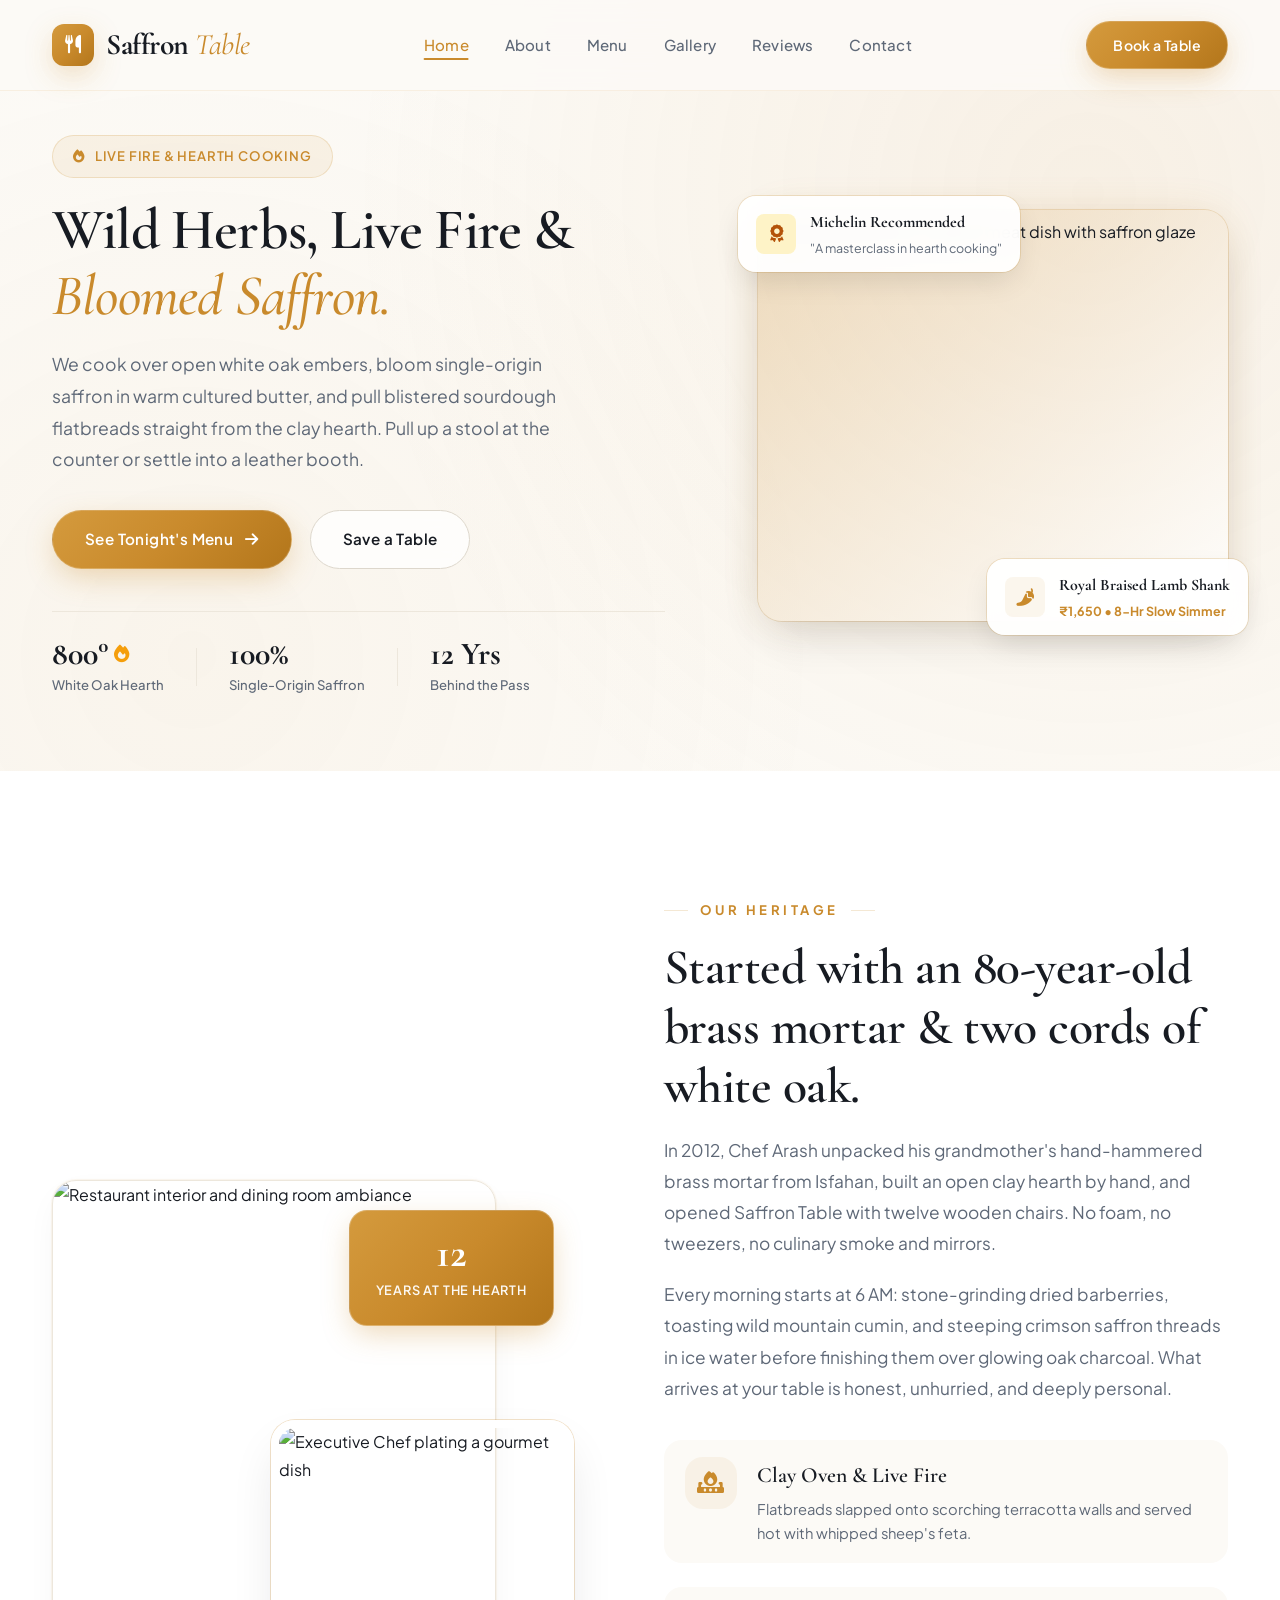
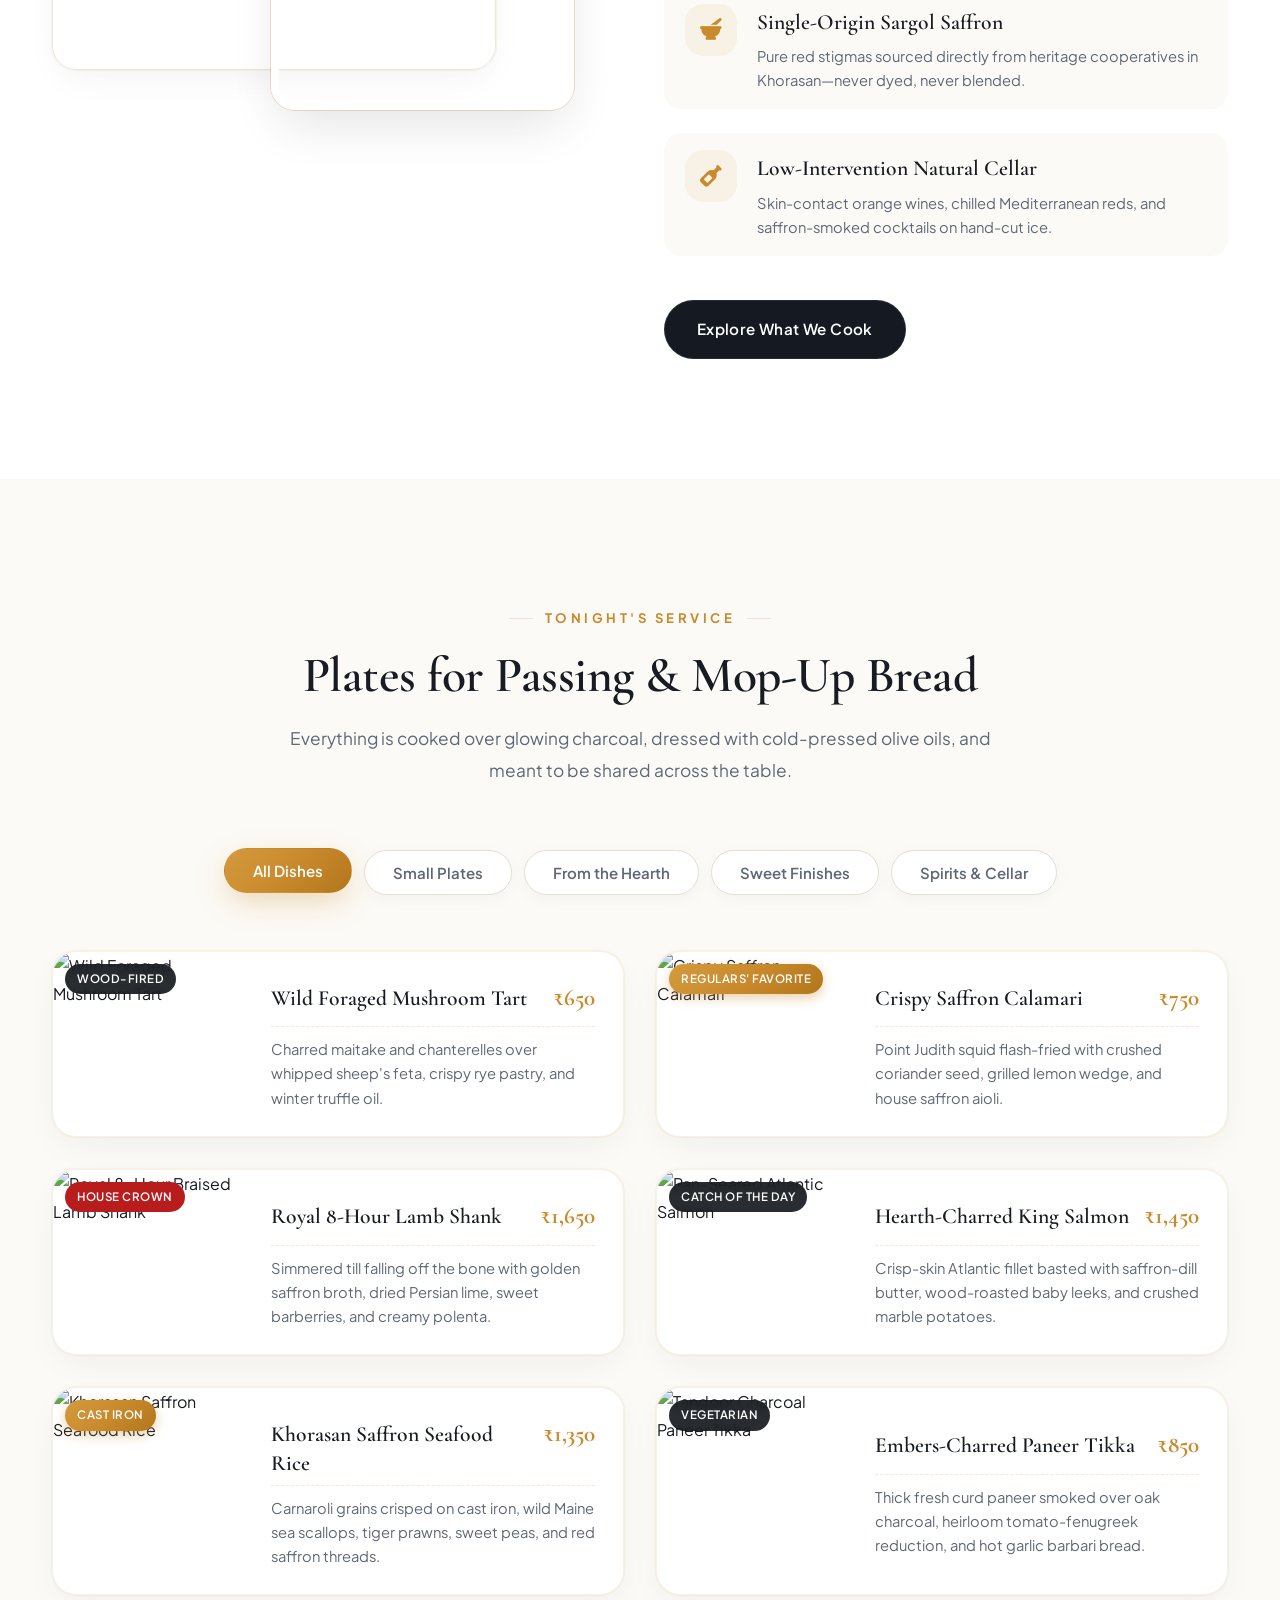
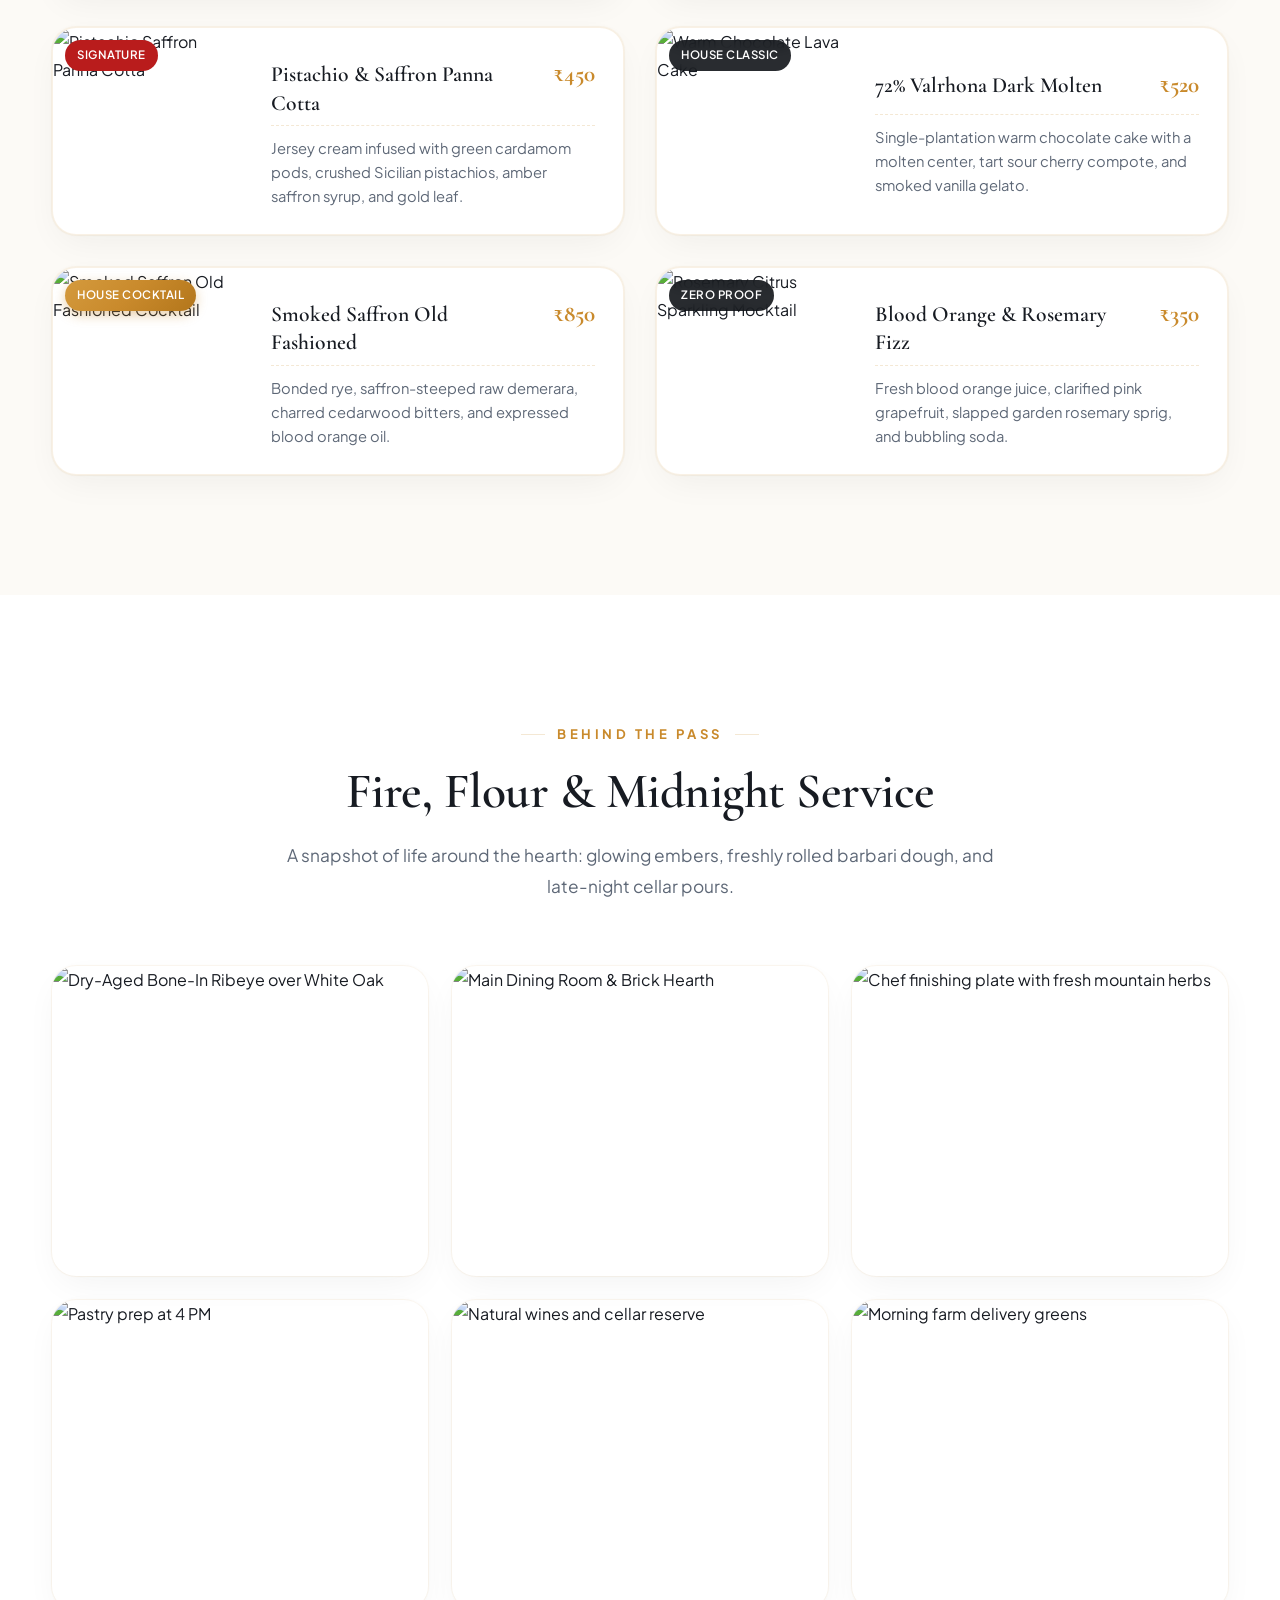
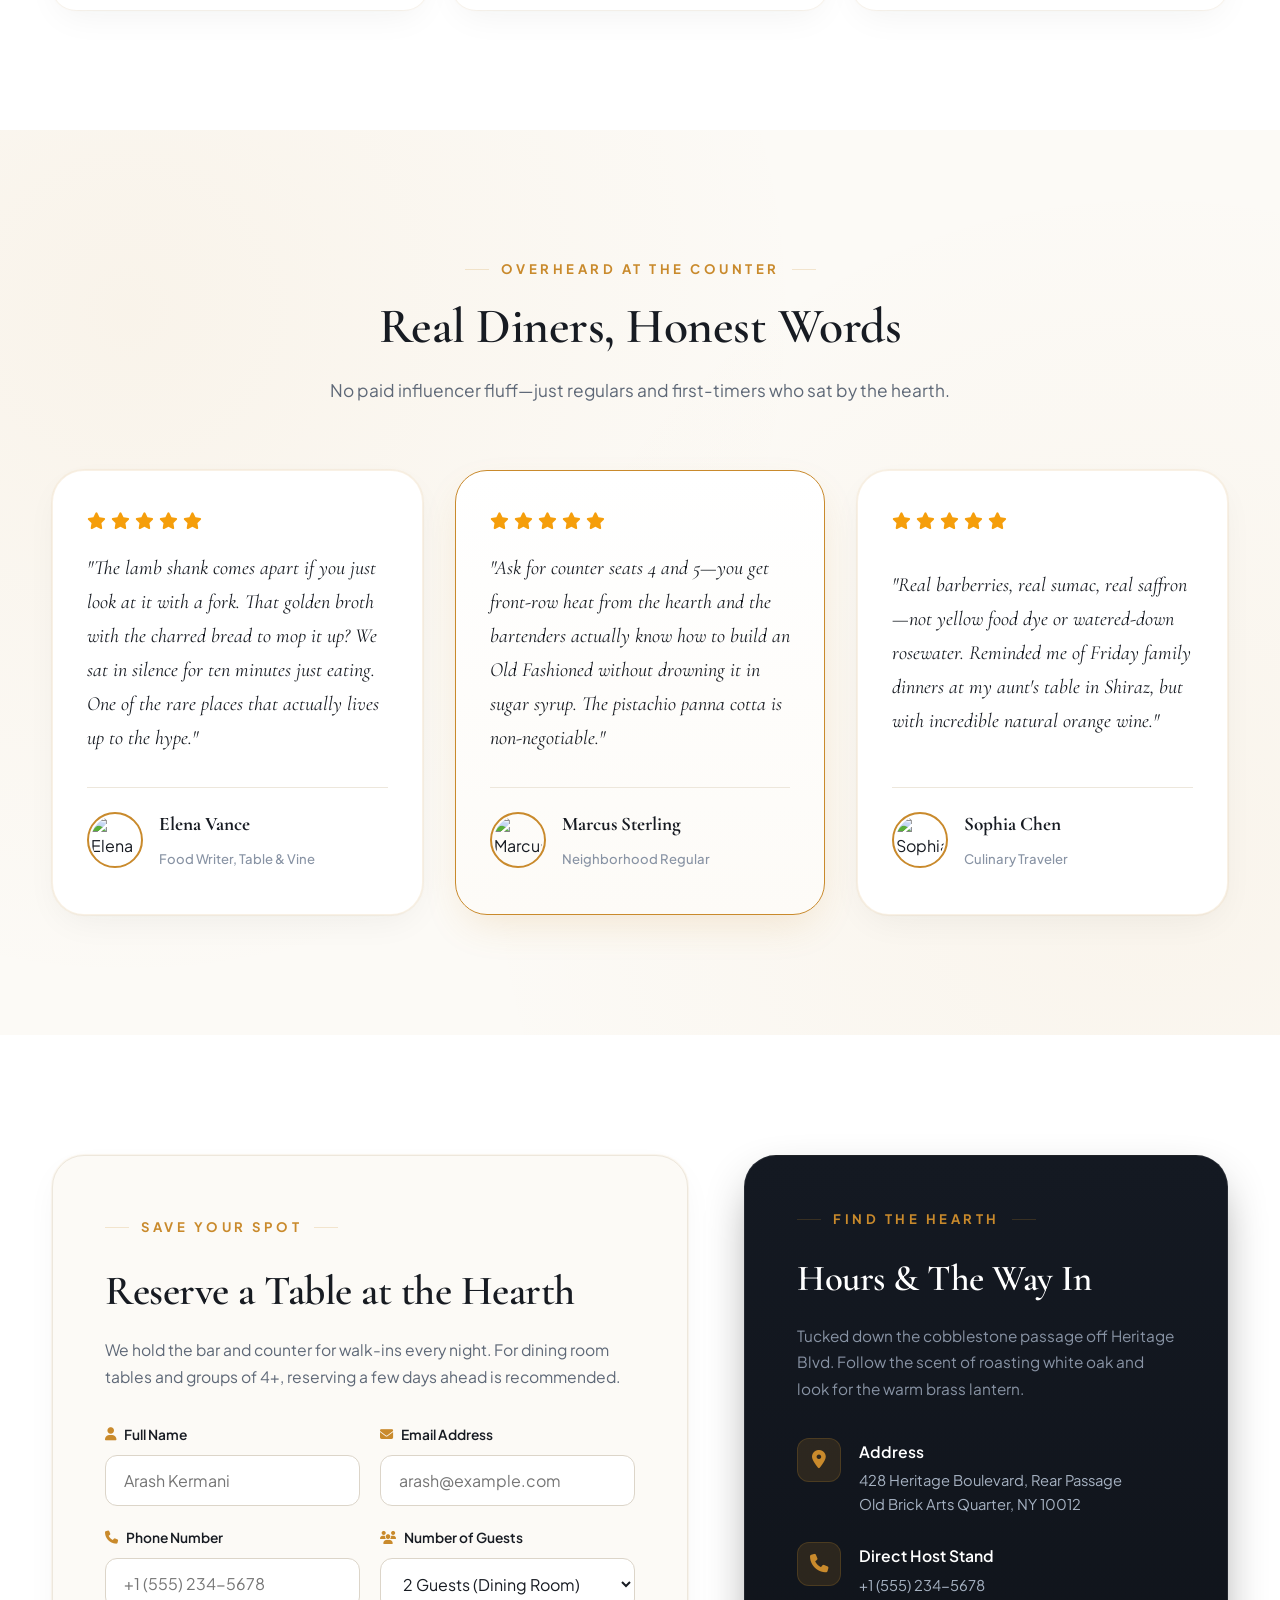
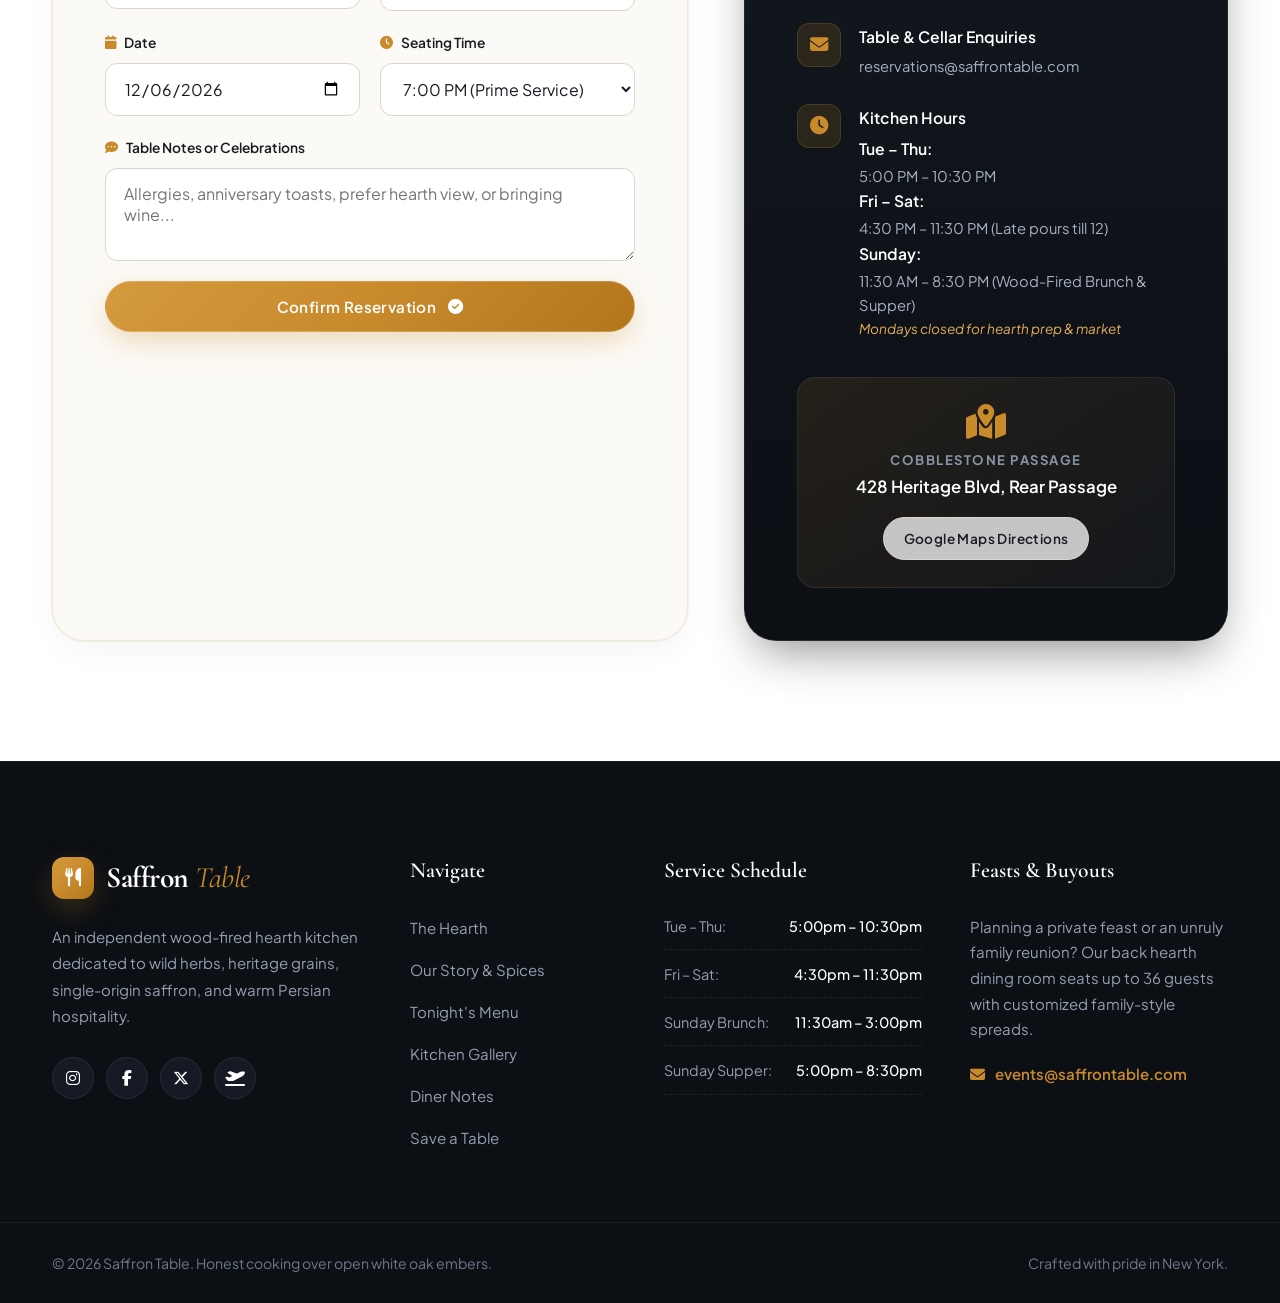
==== index.html @ 88942bd7 "Initial commit" ====
<!DOCTYPE html>
<html lang="en">
<head>
  <meta charset="UTF-8">
  <meta name="viewport" content="width=device-width, initial-scale=1.0">
  <title>Saffron Table | Modern Fine Dining & Grill</title>
  
  <!-- Google Fonts: Cormorant Garamond & Playfair Display for luxury headings, Plus Jakarta Sans for body -->
  <link rel="preconnect" href="https://fonts.googleapis.com">
  <link rel="preconnect" href="https://fonts.gstatic.com" crossorigin>
  <link href="https://fonts.googleapis.com/css2?family=Cormorant+Garamond:ital,wght@0,500;0,600;0,700;1,400;1,600&family=Playfair+Display:ital,wght@0,500;0,600;0,700;1,400&family=Plus+Jakarta+Sans:wght@300;400;500;600;700&display=swap" rel="stylesheet">
  
  <!-- Font Awesome Icons for symbols (stars, clock, phone, map, etc.) -->
  <link rel="stylesheet" href="https://cdnjs.cloudflare.com/ajax/libs/font-awesome/6.5.1/css/all.min.css">
  
  <!-- Custom Stylesheet -->
  <link rel="stylesheet" href="style.css">
</head>
<body>

  <!-- =========================================================
       1. NAVIGATION BAR
       Sticky header with brand logo, nav links, and CTA button
       ========================================================= -->
  <header class="header" id="header">
    <div class="container nav-container">
      <a href="#home" class="logo">
        <span class="logo-mark"><i class="fa-solid fa-utensils"></i></span>
        <span class="logo-text">Saffron <span>Table</span></span>
      </a>

      <!-- Desktop & Mobile Navigation Links -->
      <nav class="navbar" id="navbar">
        <ul class="nav-list">
          <li class="nav-item"><a href="#home" class="nav-link active">Home</a></li>
          <li class="nav-item"><a href="#about" class="nav-link">About</a></li>
          <li class="nav-item"><a href="#menu" class="nav-link">Menu</a></li>
          <li class="nav-item"><a href="#gallery" class="nav-link">Gallery</a></li>
          <li class="nav-item"><a href="#reviews" class="nav-link">Reviews</a></li>
          <li class="nav-item"><a href="#contact" class="nav-link">Contact</a></li>
        </ul>
        <a href="#reservation" class="btn btn-primary nav-cta mobile-only">Book a Table</a>
      </nav>

      <!-- Right Header Actions -->
      <div class="nav-actions">
        <a href="#reservation" class="btn btn-primary nav-cta desktop-only">Book a Table</a>
        <!-- Hamburger Menu Button for Mobile/Tablet -->
        <button class="menu-toggle" id="menu-toggle" aria-label="Toggle Navigation Menu">
          <i class="fa-solid fa-bars"></i>
        </button>
      </div>
    </div>
  </header>

  <!-- =========================================================
       2. HERO SECTION
       Eye-catching introduction with tagline, CTAs & featured dish
       ========================================================= -->
  <section class="hero" id="home">
    <div class="container hero-container">
      <div class="hero-content">
        <span class="badge hero-badge">
          <i class="fa-solid fa-fire"></i> Live Fire & Hearth Cooking
        </span>
        <h1 class="hero-title">
          Wild Herbs, Live Fire & <br>
          <span class="highlight-text">Bloomed Saffron.</span>
        </h1>
        <p class="hero-description">
          We cook over open white oak embers, bloom single-origin saffron in warm cultured butter, and pull blistered sourdough flatbreads straight from the clay hearth. Pull up a stool at the counter or settle into a leather booth.
        </p>
        
        <div class="hero-buttons">
          <a href="#menu" class="btn btn-primary">
            See Tonight's Menu <i class="fa-solid fa-arrow-right"></i>
          </a>
          <a href="#reservation" class="btn btn-outline">
            Save a Table
          </a>
        </div>

        <div class="hero-stats">
          <div class="stat-item">
            <span class="stat-number">800°<i class="fa-solid fa-fire stat-star"></i></span>
            <span class="stat-label">White Oak Hearth</span>
          </div>
          <div class="stat-divider"></div>
          <div class="stat-item">
            <span class="stat-number">100%</span>
            <span class="stat-label">Single-Origin Saffron</span>
          </div>
          <div class="stat-divider"></div>
          <div class="stat-item">
            <span class="stat-number">12 Yrs</span>
            <span class="stat-label">Behind the Pass</span>
          </div>
        </div>
      </div>

      <div class="hero-visual">
        <div class="hero-image-wrapper">
          <img src="https://images.unsplash.com/photo-1544025162-d76694265947?auto=format&fit=crop&w=1000&q=80" alt="Exquisite gourmet roasted meat dish with saffron glaze" class="hero-img">
          
          <!-- Floating Feature Card -->
          <div class="floating-card top-card">
            <div class="floating-icon"><i class="fa-solid fa-award"></i></div>
            <div>
              <h4>Michelin Recommended</h4>
              <p>"A masterclass in hearth cooking"</p>
            </div>
          </div>

          <!-- Floating Dish Card -->
          <div class="floating-card bottom-card">
            <div class="floating-icon saffron"><i class="fa-solid fa-pepper-hot"></i></div>
            <div>
              <h4>Royal Braised Lamb Shank</h4>
              <p class="price-tag">&#8377;1,650 &bull; 8-Hr Slow Simmer</p>
            </div>
          </div>
        </div>
      </div>
    </div>
  </section>

  <!-- =========================================================
       3. ABOUT SECTION
       Our story, heritage, and values
       ========================================================= -->
  <section class="about section-padding" id="about">
    <div class="container about-container">
      <div class="about-images">
        <div class="about-image-card main-image">
          <img src="https://images.unsplash.com/photo-1555396273-367ea4eb4db5?auto=format&fit=crop&w=900&q=80" alt="Restaurant interior and dining room ambiance">
        </div>
        <div class="about-image-card secondary-image">
          <img src="https://images.unsplash.com/photo-1577219491135-ce391730fb2c?auto=format&fit=crop&w=800&q=80" alt="Executive Chef plating a gourmet dish">
        </div>
        <div class="experience-badge">
          <span class="exp-years">12</span>
          <span class="exp-text">Years at the Hearth</span>
        </div>
      </div>

      <div class="about-content">
        <span class="section-subtitle">Our Heritage</span>
        <h2 class="section-title">Started with an 80-year-old brass mortar & two cords of white oak.</h2>
        <p class="section-description">
          In 2012, Chef Arash unpacked his grandmother's hand-hammered brass mortar from Isfahan, built an open clay hearth by hand, and opened Saffron Table with twelve wooden chairs. No foam, no tweezers, no culinary smoke and mirrors.
        </p>
        <p class="section-description">
          Every morning starts at 6 AM: stone-grinding dried barberries, toasting wild mountain cumin, and steeping crimson saffron threads in ice water before finishing them over glowing oak charcoal. What arrives at your table is honest, unhurried, and deeply personal.
        </p>

        <!-- Feature Pillars -->
        <div class="about-features">
          <div class="feature-box">
            <div class="feature-icon"><i class="fa-solid fa-fire-burner"></i></div>
            <div class="feature-info">
              <h3>Clay Oven & Live Fire</h3>
              <p>Flatbreads slapped onto scorching terracotta walls and served hot with whipped sheep's feta.</p>
            </div>
          </div>

          <div class="feature-box">
            <div class="feature-icon"><i class="fa-solid fa-mortar-pestle"></i></div>
            <div class="feature-info">
              <h3>Single-Origin Sargol Saffron</h3>
              <p>Pure red stigmas sourced directly from heritage cooperatives in Khorasan—never dyed, never blended.</p>
            </div>
          </div>

          <div class="feature-box">
            <div class="feature-icon"><i class="fa-solid fa-wine-bottle"></i></div>
            <div class="feature-info">
              <h3>Low-Intervention Natural Cellar</h3>
              <p>Skin-contact orange wines, chilled Mediterranean reds, and saffron-smoked cocktails on hand-cut ice.</p>
            </div>
          </div>
        </div>

        <a href="#menu" class="btn btn-secondary">Explore What We Cook</a>
      </div>
    </div>
  </section>

  <!-- =========================================================
       4. MENU SECTION
       Interactive category filter tabs & appetizing food cards
       ========================================================= -->
  <section class="menu section-padding" id="menu">
    <div class="container">
      <div class="section-header text-center">
        <span class="section-subtitle">Tonight's Service</span>
        <h2 class="section-title">Plates for Passing & Mop-Up Bread</h2>
        <p class="section-description">
          Everything is cooked over glowing charcoal, dressed with cold-pressed olive oils, and meant to be shared across the table.
        </p>
      </div>

      <!-- Menu Category Tabs -->
      <div class="menu-tabs">
        <button class="tab-btn active" data-category="all">All Dishes</button>
        <button class="tab-btn" data-category="starters">Small Plates</button>
        <button class="tab-btn" data-category="mains">From the Hearth</button>
        <button class="tab-btn" data-category="desserts">Sweet Finishes</button>
        <button class="tab-btn" data-category="beverages">Spirits & Cellar</button>
      </div>

      <!-- Menu Grid -->
      <div class="menu-grid" id="menu-grid">
        
        <!-- Item 1: Starter -->
        <article class="menu-card" data-category="starters">
          <div class="menu-card-img">
            <img src="https://images.unsplash.com/photo-1541544741938-0af808871cc0?auto=format&fit=crop&w=700&q=80" alt="Wild Foraged Mushroom Tart">
            <span class="dish-tag">Wood-Fired</span>
          </div>
          <div class="menu-card-body">
            <div class="menu-card-header">
              <h3 class="dish-title">Wild Foraged Mushroom Tart</h3>
              <span class="dish-price">&#8377;650</span>
            </div>
            <p class="dish-desc">Charred maitake and chanterelles over whipped sheep's feta, crispy rye pastry, and winter truffle oil.</p>
          </div>
        </article>

        <!-- Item 2: Starter -->
        <article class="menu-card" data-category="starters">
          <div class="menu-card-img">
            <img src="https://images.unsplash.com/photo-1535400255456-984241443b29?auto=format&fit=crop&w=700&q=80" alt="Crispy Saffron Calamari">
            <span class="dish-tag popular">Regulars' Favorite</span>
          </div>
          <div class="menu-card-body">
            <div class="menu-card-header">
              <h3 class="dish-title">Crispy Saffron Calamari</h3>
              <span class="dish-price">&#8377;750</span>
            </div>
            <p class="dish-desc">Point Judith squid flash-fried with crushed coriander seed, grilled lemon wedge, and house saffron aioli.</p>
          </div>
        </article>

        <!-- Item 3: Main -->
        <article class="menu-card" data-category="mains">
          <div class="menu-card-img">
            <img src="https://images.unsplash.com/photo-1555939594-58d7cb561ad1?auto=format&fit=crop&w=700&q=80" alt="Royal 8-Hour Braised Lamb Shank">
            <span class="dish-tag chef">House Crown</span>
          </div>
          <div class="menu-card-body">
            <div class="menu-card-header">
              <h3 class="dish-title">Royal 8-Hour Lamb Shank</h3>
              <span class="dish-price">&#8377;1,650</span>
            </div>
            <p class="dish-desc">Simmered till falling off the bone with golden saffron broth, dried Persian lime, sweet barberries, and creamy polenta.</p>
          </div>
        </article>

        <!-- Item 4: Main -->
        <article class="menu-card" data-category="mains">
          <div class="menu-card-img">
            <img src="https://images.unsplash.com/photo-1519708227418-c8fd9a32b7a2?auto=format&fit=crop&w=700&q=80" alt="Pan-Seared Atlantic Salmon">
            <span class="dish-tag">Catch of the Day</span>
          </div>
          <div class="menu-card-body">
            <div class="menu-card-header">
              <h3 class="dish-title">Hearth-Charred King Salmon</h3>
              <span class="dish-price">&#8377;1,450</span>
            </div>
            <p class="dish-desc">Crisp-skin Atlantic fillet basted with saffron-dill butter, wood-roasted baby leeks, and crushed marble potatoes.</p>
          </div>
        </article>

        <!-- Item 5: Main -->
        <article class="menu-card" data-category="mains">
          <div class="menu-card-img">
            <img src="https://images.unsplash.com/photo-1563379091339-03b21ab4a4f8?auto=format&fit=crop&w=700&q=80" alt="Khorasan Saffron Seafood Rice">
            <span class="dish-tag popular">Cast Iron</span>
          </div>
          <div class="menu-card-body">
            <div class="menu-card-header">
              <h3 class="dish-title">Khorasan Saffron Seafood Rice</h3>
              <span class="dish-price">&#8377;1,350</span>
            </div>
            <p class="dish-desc">Carnaroli grains crisped on cast iron, wild Maine sea scallops, tiger prawns, sweet peas, and red saffron threads.</p>
          </div>
        </article>

        <!-- Item 6: Main (Vegetarian) -->
        <article class="menu-card" data-category="mains">
          <div class="menu-card-img">
            <img src="https://images.unsplash.com/photo-1589302168068-964664d93dc0?auto=format&fit=crop&w=700&q=80" alt="Tandoor Charcoal Paneer Tikka">
            <span class="dish-tag">Vegetarian</span>
          </div>
          <div class="menu-card-body">
            <div class="menu-card-header">
              <h3 class="dish-title">Embers-Charred Paneer Tikka</h3>
              <span class="dish-price">&#8377;850</span>
            </div>
            <p class="dish-desc">Thick fresh curd paneer smoked over oak charcoal, heirloom tomato-fenugreek reduction, and hot garlic barbari bread.</p>
          </div>
        </article>

        <!-- Item 7: Dessert -->
        <article class="menu-card" data-category="desserts">
          <div class="menu-card-img">
            <img src="https://images.unsplash.com/photo-1551024601-bec78aea704b?auto=format&fit=crop&w=700&q=80" alt="Pistachio Saffron Panna Cotta">
            <span class="dish-tag chef">Signature</span>
          </div>
          <div class="menu-card-body">
            <div class="menu-card-header">
              <h3 class="dish-title">Pistachio & Saffron Panna Cotta</h3>
              <span class="dish-price">&#8377;450</span>
            </div>
            <p class="dish-desc">Jersey cream infused with green cardamom pods, crushed Sicilian pistachios, amber saffron syrup, and gold leaf.</p>
          </div>
        </article>

        <!-- Item 8: Dessert -->
        <article class="menu-card" data-category="desserts">
          <div class="menu-card-img">
            <img src="https://images.unsplash.com/photo-1606313564200-e75d5e30476c?auto=format&fit=crop&w=700&q=80" alt="Warm Chocolate Lava Cake">
            <span class="dish-tag">House Classic</span>
          </div>
          <div class="menu-card-body">
            <div class="menu-card-header">
              <h3 class="dish-title">72% Valrhona Dark Molten</h3>
              <span class="dish-price">&#8377;520</span>
            </div>
            <p class="dish-desc">Single-plantation warm chocolate cake with a molten center, tart sour cherry compote, and smoked vanilla gelato.</p>
          </div>
        </article>

        <!-- Item 9: Beverage -->
        <article class="menu-card" data-category="beverages">
          <div class="menu-card-img">
            <img src="https://images.unsplash.com/photo-1514362545857-3bc16c4c7d1b?auto=format&fit=crop&w=700&q=80" alt="Smoked Saffron Old Fashioned Cocktail">
            <span class="dish-tag popular">House Cocktail</span>
          </div>
          <div class="menu-card-body">
            <div class="menu-card-header">
              <h3 class="dish-title">Smoked Saffron Old Fashioned</h3>
              <span class="dish-price">&#8377;850</span>
            </div>
            <p class="dish-desc">Bonded rye, saffron-steeped raw demerara, charred cedarwood bitters, and expressed blood orange oil.</p>
          </div>
        </article>

        <!-- Item 10: Beverage -->
        <article class="menu-card" data-category="beverages">
          <div class="menu-card-img">
            <img src="https://images.unsplash.com/photo-1556881286-fc6915169721?auto=format&fit=crop&w=700&q=80" alt="Rosemary Citrus Sparkling Mocktail">
            <span class="dish-tag">Zero Proof</span>
          </div>
          <div class="menu-card-body">
            <div class="menu-card-header">
              <h3 class="dish-title">Blood Orange & Rosemary Fizz</h3>
              <span class="dish-price">&#8377;350</span>
            </div>
            <p class="dish-desc">Fresh blood orange juice, clarified pink grapefruit, slapped garden rosemary sprig, and bubbling soda.</p>
          </div>
        </article>

      </div>
    </div>
  </section>

  <!-- =========================================================
       5. FOOD GALLERY
       Visual showcase of dishes, kitchen craft, and atmosphere
       ========================================================= -->
  <section class="gallery section-padding" id="gallery">
    <div class="container">
      <div class="section-header text-center">
        <span class="section-subtitle">Behind the Pass</span>
        <h2 class="section-title">Fire, Flour & Midnight Service</h2>
        <p class="section-description">A snapshot of life around the hearth: glowing embers, freshly rolled barbari dough, and late-night cellar pours.</p>
      </div>

      <div class="gallery-grid">
        <div class="gallery-item item-1">
          <img src="https://images.unsplash.com/photo-1504674900247-0877df9cc836?auto=format&fit=crop&w=800&q=80" alt="Dry-Aged Bone-In Ribeye over White Oak">
          <div class="gallery-overlay">
            <i class="fa-solid fa-magnifying-glass-plus"></i>
            <span>Dry-Aged Bone-In Ribeye</span>
          </div>
        </div>

        <div class="gallery-item item-2">
          <img src="https://images.unsplash.com/photo-1517248135467-4c7edcad34c4?auto=format&fit=crop&w=800&q=80" alt="Main Dining Room & Brick Hearth">
          <div class="gallery-overlay">
            <i class="fa-solid fa-magnifying-glass-plus"></i>
            <span>The Hearth at Twilight</span>
          </div>
        </div>

        <div class="gallery-item item-3">
          <img src="https://images.unsplash.com/photo-1559339352-11d035aa65de?auto=format&fit=crop&w=800&q=80" alt="Chef finishing plate with fresh mountain herbs">
          <div class="gallery-overlay">
            <i class="fa-solid fa-magnifying-glass-plus"></i>
            <span>Finishing with Summer Herbs</span>
          </div>
        </div>

        <div class="gallery-item item-4">
          <img src="https://images.unsplash.com/photo-1563245372-f21724e3856d?auto=format&fit=crop&w=800&q=80" alt="Pastry prep at 4 PM">
          <div class="gallery-overlay">
            <i class="fa-solid fa-magnifying-glass-plus"></i>
            <span>Pastry Prep at 4 PM</span>
          </div>
        </div>

        <div class="gallery-item item-5">
          <img src="https://images.unsplash.com/photo-1510812431401-41d2bd2722f3?auto=format&fit=crop&w=800&q=80" alt="Natural wines and cellar reserve">
          <div class="gallery-overlay">
            <i class="fa-solid fa-magnifying-glass-plus"></i>
            <span>Low-Intervention Cellar</span>
          </div>
        </div>

        <div class="gallery-item item-6">
          <img src="https://images.unsplash.com/photo-1540420773420-3366772f4999?auto=format&fit=crop&w=800&q=80" alt="Morning farm delivery greens">
          <div class="gallery-overlay">
            <i class="fa-solid fa-magnifying-glass-plus"></i>
            <span>Daybreak Farm Delivery</span>
          </div>
        </div>
      </div>
    </div>
  </section>

  <!-- =========================================================
       6. CUSTOMER REVIEWS / TESTIMONIALS
       Word of mouth from delighted patrons and food critics
       ========================================================= -->
  <section class="reviews section-padding" id="reviews">
    <div class="container">
      <div class="section-header text-center">
        <span class="section-subtitle">Overheard at the Counter</span>
        <h2 class="section-title">Real Diners, Honest Words</h2>
        <p class="section-description">No paid influencer fluff—just regulars and first-timers who sat by the hearth.</p>
      </div>

      <div class="reviews-grid">
        <!-- Review 1 -->
        <div class="review-card">
          <div class="stars">
            <i class="fa-solid fa-star"></i>
            <i class="fa-solid fa-star"></i>
            <i class="fa-solid fa-star"></i>
            <i class="fa-solid fa-star"></i>
            <i class="fa-solid fa-star"></i>
          </div>
          <p class="review-text">
            "The lamb shank comes apart if you just look at it with a fork. That golden broth with the charred bread to mop it up? We sat in silence for ten minutes just eating. One of the rare places that actually lives up to the hype."
          </p>
          <div class="reviewer">
            <img src="https://images.unsplash.com/photo-1534528741775-53994a69daeb?auto=format&fit=crop&w=150&q=80" alt="Elena Vance" class="reviewer-avatar">
            <div>
              <h4 class="reviewer-name">Elena Vance</h4>
              <span class="reviewer-role">Food Writer, Table &amp; Vine</span>
            </div>
          </div>
        </div>

        <!-- Review 2 -->
        <div class="review-card featured-review">
          <div class="stars">
            <i class="fa-solid fa-star"></i>
            <i class="fa-solid fa-star"></i>
            <i class="fa-solid fa-star"></i>
            <i class="fa-solid fa-star"></i>
            <i class="fa-solid fa-star"></i>
          </div>
          <p class="review-text">
            "Ask for counter seats 4 and 5—you get front-row heat from the hearth and the bartenders actually know how to build an Old Fashioned without drowning it in sugar syrup. The pistachio panna cotta is non-negotiable."
          </p>
          <div class="reviewer">
            <img src="https://images.unsplash.com/photo-1507003211169-0a1dd7228f2d?auto=format&fit=crop&w=150&q=80" alt="Marcus Sterling" class="reviewer-avatar">
            <div>
              <h4 class="reviewer-name">Marcus Sterling</h4>
              <span class="reviewer-role">Neighborhood Regular</span>
            </div>
          </div>
        </div>

        <!-- Review 3 -->
        <div class="review-card">
          <div class="stars">
            <i class="fa-solid fa-star"></i>
            <i class="fa-solid fa-star"></i>
            <i class="fa-solid fa-star"></i>
            <i class="fa-solid fa-star"></i>
            <i class="fa-solid fa-star"></i>
          </div>
          <p class="review-text">
            "Real barberries, real sumac, real saffron—not yellow food dye or watered-down rosewater. Reminded me of Friday family dinners at my aunt's table in Shiraz, but with incredible natural orange wine."
          </p>
          <div class="reviewer">
            <img src="https://images.unsplash.com/photo-1517841905240-472988babdf9?auto=format&fit=crop&w=150&q=80" alt="Sophia Chen" class="reviewer-avatar">
            <div>
              <h4 class="reviewer-name">Sophia Chen</h4>
              <span class="reviewer-role">Culinary Traveler</span>
            </div>
          </div>
        </div>
      </div>
    </div>
  </section>

  <!-- =========================================================
       7. RESERVATION & CONTACT SECTION
       Online booking form and location/contact details
       ========================================================= -->
  <section class="reservation section-padding" id="reservation">
    <div class="container">
      <div class="reservation-wrapper">
        
        <!-- Left: Reservation Form -->
        <div class="reservation-form-container">
          <div class="form-header">
            <span class="section-subtitle">Save Your Spot</span>
            <h2 class="form-title">Reserve a Table at the Hearth</h2>
            <p>We hold the bar and counter for walk-ins every night. For dining room tables and groups of 4+, reserving a few days ahead is recommended.</p>
          </div>

          <!-- Interactive Reservation Form -->
          <form id="reservation-form" class="reservation-form">
            <div class="form-row">
              <div class="form-group">
                <label for="res-name"><i class="fa-solid fa-user"></i> Full Name</label>
                <input type="text" id="res-name" name="name" placeholder="Arash Kermani" required>
              </div>
              <div class="form-group">
                <label for="res-email"><i class="fa-solid fa-envelope"></i> Email Address</label>
                <input type="email" id="res-email" name="email" placeholder="arash@example.com" required>
              </div>
            </div>

            <div class="form-row">
              <div class="form-group">
                <label for="res-phone"><i class="fa-solid fa-phone"></i> Phone Number</label>
                <input type="tel" id="res-phone" name="phone" placeholder="+1 (555) 234-5678" required>
              </div>
              <div class="form-group">
                <label for="res-guests"><i class="fa-solid fa-users"></i> Number of Guests</label>
                <select id="res-guests" name="guests" required>
                  <option value="1">1 Guest (Counter Seat)</option>
                  <option value="2" selected>2 Guests (Dining Room)</option>
                  <option value="3">3 Guests (Dining Room)</option>
                  <option value="4">4 Guests (Hearth Table)</option>
                  <option value="5">5 Guests (Hearth Table)</option>
                  <option value="6+">6+ Guests (Family Feast)</option>
                </select>
              </div>
            </div>

            <div class="form-row">
              <div class="form-group">
                <label for="res-date"><i class="fa-solid fa-calendar"></i> Date</label>
                <input type="date" id="res-date" name="date" required>
              </div>
              <div class="form-group">
                <label for="res-time"><i class="fa-solid fa-clock"></i> Seating Time</label>
                <select id="res-time" name="time" required>
                  <option value="17:00">5:00 PM (Early Hearth)</option>
                  <option value="17:30">5:30 PM</option>
                  <option value="18:00">6:00 PM</option>
                  <option value="18:30">6:30 PM</option>
                  <option value="19:00" selected>7:00 PM (Prime Service)</option>
                  <option value="19:30">7:30 PM</option>
                  <option value="20:00">8:00 PM</option>
                  <option value="20:30">8:30 PM</option>
                  <option value="21:00">9:00 PM (Late Seating)</option>
                </select>
              </div>
            </div>

            <div class="form-group">
              <label for="res-notes"><i class="fa-solid fa-comment-dots"></i> Table Notes or Celebrations</label>
              <textarea id="res-notes" name="notes" rows="3" placeholder="Allergies, anniversary toasts, prefer hearth view, or bringing wine..."></textarea>
            </div>

            <button type="submit" class="btn btn-primary btn-block" id="reserve-btn">
              Confirm Reservation <i class="fa-solid fa-circle-check"></i>
            </button>
          </form>

          <!-- Dynamic Success Message banner (shown via JavaScript) -->
          <div id="reservation-alert" class="reservation-alert hidden">
            <div class="alert-icon"><i class="fa-solid fa-circle-check"></i></div>
            <div class="alert-content">
              <h4>Table Reserved Successfully!</h4>
              <p id="alert-message">We look forward to welcoming you to Saffron Table.</p>
            </div>
          </div>
        </div>

        <!-- Right: Contact, Hours & Location Information -->
        <div class="contact-info-panel" id="contact">
          <div class="info-card">
            <span class="section-subtitle">Find The Hearth</span>
            <h3 class="panel-title">Hours &amp; The Way In</h3>
            <p class="panel-desc">Tucked down the cobblestone passage off Heritage Blvd. Follow the scent of roasting white oak and look for the warm brass lantern.</p>

            <ul class="contact-list">
              <li>
                <div class="contact-icon"><i class="fa-solid fa-location-dot"></i></div>
                <div>
                  <strong>Address</strong>
                  <p>428 Heritage Boulevard, Rear Passage<br>Old Brick Arts Quarter, NY 10012</p>
                </div>
              </li>
              <li>
                <div class="contact-icon"><i class="fa-solid fa-phone"></i></div>
                <div>
                  <strong>Direct Host Stand</strong>
                  <p><a href="tel:+15552345678">+1 (555) 234-5678</a></p>
                </div>
              </li>
              <li>
                <div class="contact-icon"><i class="fa-solid fa-envelope"></i></div>
                <div>
                  <strong>Table &amp; Cellar Enquiries</strong>
                  <p><a href="mailto:reservations@saffrontable.com">reservations@saffrontable.com</a></p>
                </div>
              </li>
              <li>
                <div class="contact-icon"><i class="fa-solid fa-clock"></i></div>
                <div>
                  <strong>Kitchen Hours</strong>
                  <p><strong>Tue – Thu:</strong> 5:00 PM – 10:30 PM<br>
                     <strong>Fri – Sat:</strong> 4:30 PM – 11:30 PM (Late pours till 12)<br>
                     <strong>Sunday:</strong> 11:30 AM – 8:30 PM (Wood-Fired Brunch &amp; Supper)<br>
                     <em style="color:#e2ad58; font-size:0.85rem;">Mondays closed for hearth prep &amp; market</em></p>
                </div>
              </li>
            </ul>

            <!-- Visual Map Placeholder Card -->
            <div class="map-card">
              <div class="map-inner">
                <i class="fa-solid fa-map-location-dot"></i>
                <span>Cobblestone Passage</span>
                <p>428 Heritage Blvd, Rear Passage</p>
                <a href="https://maps.google.com" target="_blank" rel="noopener" class="btn btn-outline btn-sm">Google Maps Directions</a>
              </div>
            </div>
          </div>
        </div>

      </div>
    </div>
  </section>

  <!-- =========================================================
       8. FOOTER
       Branding, quick links, newsletter & copyright
       ========================================================= -->
  <footer class="footer">
    <div class="container footer-container">
      <div class="footer-col brand-col">
        <a href="#home" class="logo footer-logo">
          <span class="logo-mark"><i class="fa-solid fa-utensils"></i></span>
          <span class="logo-text">Saffron <span>Table</span></span>
        </a>
        <p class="footer-about">
          An independent wood-fired hearth kitchen dedicated to wild herbs, heritage grains, single-origin saffron, and warm Persian hospitality.
        </p>
        <div class="social-links">
          <a href="#" aria-label="Instagram"><i class="fa-brands fa-instagram"></i></a>
          <a href="#" aria-label="Facebook"><i class="fa-brands fa-facebook-f"></i></a>
          <a href="#" aria-label="Twitter"><i class="fa-brands fa-x-twitter"></i></a>
          <a href="#" aria-label="TripAdvisor"><i class="fa-solid fa-plane-departure"></i></a>
        </div>
      </div>

      <div class="footer-col">
        <h4 class="footer-heading">Navigate</h4>
        <ul class="footer-links">
          <li><a href="#home">The Hearth</a></li>
          <li><a href="#about">Our Story &amp; Spices</a></li>
          <li><a href="#menu">Tonight's Menu</a></li>
          <li><a href="#gallery">Kitchen Gallery</a></li>
          <li><a href="#reviews">Diner Notes</a></li>
          <li><a href="#reservation">Save a Table</a></li>
        </ul>
      </div>

      <div class="footer-col">
        <h4 class="footer-heading">Service Schedule</h4>
        <ul class="footer-hours">
          <li><span>Tue – Thu:</span> <span>5:00pm – 10:30pm</span></li>
          <li><span>Fri – Sat:</span> <span>4:30pm – 11:30pm</span></li>
          <li><span>Sunday Brunch:</span> <span>11:30am – 3:00pm</span></li>
          <li><span>Sunday Supper:</span> <span>5:00pm – 8:30pm</span></li>
        </ul>
      </div>

      <div class="footer-col">
        <h4 class="footer-heading">Feasts &amp; Buyouts</h4>
        <p class="footer-text">Planning a private feast or an unruly family reunion? Our back hearth dining room seats up to 36 guests with customized family-style spreads.</p>
        <a href="mailto:events@saffrontable.com" class="footer-link-highlight">
          <i class="fa-solid fa-envelope"></i> events@saffrontable.com
        </a>
      </div>
    </div>

    <div class="footer-bottom">
      <div class="container footer-bottom-container">
        <p>&copy; 2026 Saffron Table. Honest cooking over open white oak embers.</p>
        <p>Crafted with pride in New York.</p>
      </div>
    </div>
  </footer>

  <!-- Link to external JavaScript file -->
  <script src="script.js"></script>
</body>
</html>
---- style.css ----
/* ==========================================================================
   SAFFRON TABLE - Modern Premium Restaurant Website
   File: style.css
   Luxury Fine-Dining Aesthetic with Refined Typography, Generous Whitespace,
   Subtle Animations, and Handcrafted Visual Hierarchy.
   ========================================================================== */

/* --------------------------------------------------------------------------
   1. DESIGN TOKENS (PREMIUM COLOR PALETTE & TYPOGRAPHY)
   -------------------------------------------------------------------------- */
:root {
  /* Saffron & Champagne Gold Accents */
  --primary: #c98a2c;
  --primary-hover: #b4781e;
  --primary-light: rgba(201, 138, 44, 0.08);
  --primary-glow: rgba(201, 138, 44, 0.28);
  --primary-border: rgba(201, 138, 44, 0.2);
  --gold-gradient: linear-gradient(135deg, #d49a3d 0%, #c98a2c 50%, #b3761b 100%);
  --gold-shimmer: linear-gradient(90deg, transparent, rgba(255,255,255,0.25), transparent);

  /* Luxury Dark Obsidian Tones */
  --dark-bg: #0c0f14;
  --dark-surface: #141922;
  --dark-card: #181f2b;
  --dark-border: rgba(255, 255, 255, 0.08);

  /* Warm Cream & Alabaster Light Tones */
  --light-bg: #fcfaf6;
  --light-surface: #ffffff;
  --light-warm: #f6f2ea;
  --light-border: #ede7dc;

  /* Typography Colors */
  --text-primary: #171b22;
  --text-secondary: #5e6877;
  --text-muted: #8893a4;
  --text-white: #ffffff;
  --text-gold: #c98a2c;

  /* Fonts */
  --font-serif: 'Cormorant Garamond', 'Playfair Display', Georgia, serif;
  --font-heading: 'Playfair Display', Georgia, serif;
  --font-body: 'Plus Jakarta Sans', system-ui, -apple-system, sans-serif;

  /* Elevation & Shadows */
  --shadow-subtle: 0 4px 20px -2px rgba(23, 27, 34, 0.04);
  --shadow-card: 0 12px 36px -8px rgba(23, 27, 34, 0.06), 0 0 1px 1px rgba(201, 138, 44, 0.08);
  --shadow-hover: 0 22px 50px -10px rgba(23, 27, 34, 0.12), 0 0 0 1px rgba(201, 138, 44, 0.25);
  --shadow-gold: 0 10px 30px -4px rgba(201, 138, 44, 0.35);
  --shadow-dark: 0 20px 48px -12px rgba(0, 0, 0, 0.45);

  /* Refined Rounded Borders */
  --radius-xs: 8px;
  --radius-sm: 12px;
  --radius-md: 18px;
  --radius-lg: 24px;
  --radius-xl: 32px;
  --radius-full: 9999px;

  /* Transitions */
  --transition: all 0.35s cubic-bezier(0.16, 1, 0.3, 1);
  --transition-fast: all 0.2s ease;
}

/* --------------------------------------------------------------------------
   2. RESET & BASE ELEVATION
   -------------------------------------------------------------------------- */
*,
*::before,
*::after {
  margin: 0;
  padding: 0;
  box-sizing: border-box;
}

html {
  scroll-behavior: smooth;
  font-size: 16px;
}

body {
  font-family: var(--font-body);
  color: var(--text-primary);
  background-color: var(--light-bg);
  line-height: 1.75;
  overflow-x: hidden;
  -webkit-font-smoothing: antialiased;
}

img {
  max-width: 100%;
  height: auto;
  display: block;
}

a {
  text-decoration: none;
  color: inherit;
  transition: var(--transition);
}

ul {
  list-style: none;
}

button, input, select, textarea {
  font-family: inherit;
  font-size: 1rem;
}

::selection {
  background-color: var(--primary-light);
  color: var(--primary);
}

/* --------------------------------------------------------------------------
   3. REUSABLE CONTAINER & SPACIOUS SECTION SYSTEM
   -------------------------------------------------------------------------- */
.container {
  width: 100%;
  max-width: 1240px;
  margin: 0 auto;
  padding: 0 32px;
}

/* Generous Whitespace Between Sections */
.section-padding {
  padding: 120px 0;
  position: relative;
}

.text-center {
  text-align: center;
}

.section-header {
  max-width: 720px;
  margin: 0 auto 64px;
  position: relative;
}

.section-subtitle {
  display: inline-flex;
  align-items: center;
  gap: 12px;
  font-size: 0.82rem;
  font-weight: 700;
  letter-spacing: 3.5px;
  text-transform: uppercase;
  color: var(--primary);
  margin-bottom: 16px;
}

.section-subtitle::before,
.section-subtitle::after {
  content: '';
  display: inline-block;
  width: 24px;
  height: 1px;
  background-color: var(--primary-border);
}

.section-title {
  font-family: var(--font-serif);
  font-size: 3.1rem;
  font-weight: 600;
  line-height: 1.2;
  color: var(--text-primary);
  letter-spacing: -0.5px;
  margin-bottom: 18px;
}

.section-description {
  color: var(--text-secondary);
  font-size: 1.08rem;
  line-height: 1.8;
  font-weight: 400;
}

/* Decorative Pill Badge */
.badge {
  display: inline-flex;
  align-items: center;
  gap: 10px;
  padding: 9px 20px;
  border-radius: var(--radius-full);
  font-size: 0.82rem;
  font-weight: 600;
  letter-spacing: 0.8px;
  text-transform: uppercase;
  background: var(--primary-light);
  color: var(--primary);
  border: 1px solid var(--primary-border);
}

/* --------------------------------------------------------------------------
   4. PROFESSIONAL BUTTONS WITH LUXURY SHINE
   -------------------------------------------------------------------------- */
.btn {
  display: inline-flex;
  align-items: center;
  justify-content: center;
  gap: 12px;
  padding: 15px 32px;
  border-radius: var(--radius-full);
  font-size: 0.95rem;
  font-weight: 600;
  letter-spacing: 0.4px;
  cursor: pointer;
  border: 1px solid transparent;
  transition: var(--transition);
  position: relative;
  overflow: hidden;
  text-align: center;
}

.btn-primary {
  background: var(--gold-gradient);
  color: #ffffff;
  box-shadow: var(--shadow-gold);
  border: 1px solid rgba(255, 255, 255, 0.2);
}

.btn-primary:hover {
  background: linear-gradient(135deg, #deb052 0%, #d49a3d 50%, #be8024 100%);
  transform: translateY(-3px);
  box-shadow: 0 16px 36px -4px rgba(201, 138, 44, 0.45);
}

.btn-outline {
  background-color: rgba(255, 255, 255, 0.75);
  backdrop-filter: blur(8px);
  -webkit-backdrop-filter: blur(8px);
  color: var(--text-primary);
  border: 1px solid #ddd7cc;
}

.btn-outline:hover {
  border-color: var(--primary);
  color: var(--primary);
  background-color: #ffffff;
  transform: translateY(-3px);
  box-shadow: var(--shadow-subtle);
}

.btn-secondary {
  background-color: var(--dark-surface);
  color: #ffffff;
  border: 1px solid var(--dark-border);
}

.btn-secondary:hover {
  background-color: var(--primary);
  border-color: var(--primary);
  transform: translateY(-3px);
  box-shadow: var(--shadow-gold);
}

.btn-sm {
  padding: 9px 20px;
  font-size: 0.85rem;
}

.btn-block {
  width: 100%;
}

/* --------------------------------------------------------------------------
   5. NAVIGATION BAR (STICKY WITH FROSTED GLASS EFFECT)
   -------------------------------------------------------------------------- */
.header {
  position: fixed;
  top: 0;
  left: 0;
  right: 0;
  z-index: 1000;
  background-color: rgba(252, 250, 246, 0.88);
  backdrop-filter: blur(16px);
  -webkit-backdrop-filter: blur(16px);
  border-bottom: 1px solid rgba(201, 138, 44, 0.1);
  transition: var(--transition);
}

.header.scrolled {
  background-color: rgba(255, 255, 255, 0.96);
  border-bottom-color: rgba(201, 138, 44, 0.15);
  box-shadow: 0 10px 30px -10px rgba(0, 0, 0, 0.05);
}

.nav-container {
  display: flex;
  align-items: center;
  justify-content: space-between;
  height: 90px;
}

/* Brand Logo */
.logo {
  display: flex;
  align-items: center;
  gap: 12px;
  font-family: var(--font-serif);
  font-size: 1.85rem;
  font-weight: 700;
  letter-spacing: -0.5px;
  color: var(--text-primary);
}

.logo-mark {
  display: inline-flex;
  align-items: center;
  justify-content: center;
  width: 42px;
  height: 42px;
  border-radius: var(--radius-sm);
  background: var(--gold-gradient);
  color: #ffffff;
  font-size: 1.15rem;
  box-shadow: var(--shadow-gold);
}

.logo-text span {
  color: var(--primary);
  font-weight: 400;
  font-style: italic;
}

/* Nav Links */
.navbar {
  display: flex;
  align-items: center;
}

.nav-list {
  display: flex;
  align-items: center;
  gap: 36px;
}

.nav-link {
  font-size: 0.94rem;
  font-weight: 500;
  color: var(--text-secondary);
  position: relative;
  padding: 6px 0;
  letter-spacing: 0.2px;
}

.nav-link::after {
  content: '';
  position: absolute;
  bottom: 0;
  left: 50%;
  transform: translateX(-50%);
  width: 0;
  height: 2px;
  background-color: var(--primary);
  transition: width 0.3s cubic-bezier(0.16, 1, 0.3, 1);
  border-radius: var(--radius-full);
}

.nav-link:hover,
.nav-link.active {
  color: var(--primary);
}

.nav-link:hover::after,
.nav-link.active::after {
  width: 100%;
}

.nav-actions {
  display: flex;
  align-items: center;
  gap: 18px;
}

.nav-cta {
  padding: 11px 26px;
  font-size: 0.88rem;
}

.mobile-only {
  display: none;
}

.menu-toggle {
  display: none;
  background: none;
  border: none;
  font-size: 1.5rem;
  color: var(--text-primary);
  cursor: pointer;
  padding: 8px;
  border-radius: var(--radius-xs);
  transition: var(--transition);
}

/* --------------------------------------------------------------------------
   6. HERO SECTION
   -------------------------------------------------------------------------- */
.hero {
  position: relative;
  padding-top: 135px;
  padding-bottom: 75px;
  background: radial-gradient(circle at 85% 25%, rgba(201, 138, 44, 0.09) 0%, transparent 60%),
              radial-gradient(circle at 15% 85%, rgba(201, 138, 44, 0.05) 0%, transparent 50%),
              var(--light-bg);
  overflow: hidden;
}

.hero-container {
  display: grid;
  grid-template-columns: 1.15fr 0.95fr;
  align-items: center;
  gap: 56px;
}

.hero-badge {
  margin-bottom: 20px;
}

.hero-title {
  font-family: var(--font-serif);
  font-size: 3.6rem;
  font-weight: 600;
  line-height: 1.14;
  margin-bottom: 20px;
  color: var(--text-primary);
  letter-spacing: -0.8px;
}

.highlight-text {
  color: var(--primary);
  font-style: italic;
  font-family: var(--font-serif);
  font-weight: 500;
  position: relative;
  display: inline-block;
}

.hero-description {
  font-size: 1.1rem;
  color: var(--text-secondary);
  line-height: 1.8;
  margin-bottom: 34px;
  max-width: 520px;
}

.hero-buttons {
  display: flex;
  align-items: center;
  gap: 18px;
  margin-bottom: 42px;
  flex-wrap: wrap;
}

.hero-stats {
  display: flex;
  align-items: center;
  gap: 32px;
  padding-top: 26px;
  border-top: 1px solid var(--light-border);
}

.stat-item {
  display: flex;
  flex-direction: column;
}

.stat-number {
  font-family: var(--font-serif);
  font-size: 2rem;
  font-weight: 700;
  color: var(--text-primary);
  display: flex;
  align-items: center;
  gap: 5px;
  line-height: 1;
  margin-bottom: 4px;
}

.stat-star {
  color: #f59e0b;
  font-size: 1.1rem;
}

.stat-label {
  font-size: 0.82rem;
  color: var(--text-secondary);
  font-weight: 500;
}

.stat-divider {
  width: 1px;
  height: 38px;
  background-color: var(--light-border);
}

/* Hero Visual Composition - Refined & Polished */
.hero-visual {
  position: relative;
  max-width: 470px;
  margin-left: auto;
  width: 100%;
}

.hero-image-wrapper {
  position: relative;
  border-radius: var(--radius-lg);
  box-shadow: 0 20px 48px -12px rgba(23, 27, 34, 0.16),
              0 0 45px -10px rgba(201, 138, 44, 0.2),
              0 0 0 1px rgba(201, 138, 44, 0.22);
  padding: 8px;
  background: linear-gradient(135deg, rgba(201, 138, 44, 0.25) 0%, rgba(255, 255, 255, 0.8) 100%);
}

.hero-img {
  width: 100%;
  height: 395px;
  object-fit: cover;
  object-position: center 36%;
  border-radius: calc(var(--radius-lg) - 6px);
  display: block;
}

/* Floating Glass Cards - Refined Proportion */
.floating-card {
  position: absolute;
  display: flex;
  align-items: center;
  gap: 14px;
  background-color: rgba(255, 255, 255, 0.94);
  backdrop-filter: blur(14px);
  -webkit-backdrop-filter: blur(14px);
  padding: 12px 18px;
  border-radius: var(--radius-md);
  box-shadow: 0 12px 30px -6px rgba(0, 0, 0, 0.12), 0 0 0 1px rgba(201, 138, 44, 0.2);
  animation: floatSubtle 4.5s ease-in-out infinite alternate;
  z-index: 2;
}

.floating-card h4 {
  font-family: var(--font-serif);
  font-size: 1rem;
  font-weight: 700;
  color: var(--text-primary);
  margin-bottom: 2px;
}

.floating-card p {
  font-size: 0.78rem;
  color: var(--text-secondary);
}

.floating-card p.price-tag {
  color: var(--primary);
  font-weight: 700;
}

.floating-icon {
  display: flex;
  align-items: center;
  justify-content: center;
  width: 40px;
  height: 40px;
  border-radius: var(--radius-xs);
  background-color: #fef3c7;
  color: #b45309;
  font-size: 1.1rem;
  flex-shrink: 0;
}

.floating-icon.saffron {
  background: var(--primary-light);
  color: var(--primary);
}

.top-card {
  top: -14px;
  left: -20px;
}

.bottom-card {
  bottom: -14px;
  right: -20px;
  animation-delay: -2.25s;
}

@keyframes floatSubtle {
  0% { transform: translateY(0px); }
  100% { transform: translateY(-8px); }
}

/* --------------------------------------------------------------------------
   7. ABOUT SECTION
   -------------------------------------------------------------------------- */
.about {
  background-color: #ffffff;
}

.about-container {
  display: grid;
  grid-template-columns: 1fr 1.1fr;
  align-items: center;
  gap: 80px;
}

.about-images {
  position: relative;
}

.about-image-card {
  border-radius: var(--radius-lg);
  overflow: hidden;
  box-shadow: var(--shadow-card);
  border: 1px solid var(--light-border);
}

.about-image-card img {
  width: 100%;
  height: 100%;
  object-fit: cover;
  transition: transform 0.6s cubic-bezier(0.16, 1, 0.3, 1);
}

.about-image-card:hover img {
  transform: scale(1.05);
}

.main-image {
  width: 85%;
  height: 490px;
}

.secondary-image {
  position: absolute;
  bottom: -40px;
  right: 0;
  width: 58%;
  height: 290px;
  border: 8px solid #ffffff;
  border-radius: var(--radius-lg);
  box-shadow: var(--shadow-hover);
}

.experience-badge {
  position: absolute;
  top: 30px;
  right: 20px;
  background: var(--gold-gradient);
  color: #ffffff;
  padding: 22px 26px;
  border-radius: var(--radius-md);
  text-align: center;
  box-shadow: var(--shadow-gold);
  border: 1px solid rgba(255, 255, 255, 0.25);
}

.exp-years {
  display: block;
  font-family: var(--font-serif);
  font-size: 2.6rem;
  font-weight: 700;
  line-height: 1;
}

.exp-text {
  font-size: 0.8rem;
  font-weight: 600;
  letter-spacing: 0.8px;
  text-transform: uppercase;
  opacity: 0.95;
}

.about-content {
  padding-left: 10px;
}

.about-content .section-description {
  margin-bottom: 20px;
}

.about-features {
  display: flex;
  flex-direction: column;
  gap: 24px;
  margin: 36px 0 44px;
}

.feature-box {
  display: flex;
  align-items: flex-start;
  gap: 20px;
  padding: 16px 20px;
  border-radius: var(--radius-md);
  transition: var(--transition);
  background-color: var(--light-bg);
  border: 1px solid transparent;
}

.feature-box:hover {
  background-color: #ffffff;
  border-color: var(--primary-border);
  box-shadow: var(--shadow-subtle);
  transform: translateX(4px);
}

.feature-icon {
  flex-shrink: 0;
  width: 52px;
  height: 52px;
  border-radius: var(--radius-md);
  background: var(--primary-light);
  color: var(--primary);
  display: flex;
  align-items: center;
  justify-content: center;
  font-size: 1.35rem;
}

.feature-info h3 {
  font-family: var(--font-serif);
  font-size: 1.35rem;
  font-weight: 600;
  color: var(--text-primary);
  margin-bottom: 4px;
}

.feature-info p {
  font-size: 0.92rem;
  color: var(--text-secondary);
  line-height: 1.6;
}

/* --------------------------------------------------------------------------
   8. MENU SECTION (CATEGORY TABS & ELEGANT ROUNDED DISH CARDS)
   -------------------------------------------------------------------------- */
.menu {
  background-color: var(--light-bg);
}

.menu-tabs {
  display: flex;
  align-items: center;
  justify-content: center;
  gap: 12px;
  flex-wrap: wrap;
  margin-bottom: 56px;
}

.tab-btn {
  background-color: #ffffff;
  border: 1px solid #e5dfd4;
  color: var(--text-secondary);
  font-weight: 600;
  font-size: 0.94rem;
  padding: 12px 28px;
  border-radius: var(--radius-full);
  cursor: pointer;
  transition: var(--transition);
  box-shadow: var(--shadow-subtle);
}

.tab-btn:hover {
  border-color: var(--primary);
  color: var(--primary);
  transform: translateY(-2px);
}

.tab-btn.active {
  background: var(--gold-gradient);
  color: #ffffff;
  border-color: transparent;
  box-shadow: var(--shadow-gold);
  transform: translateY(-2px);
}

.menu-grid {
  display: grid;
  grid-template-columns: repeat(2, 1fr);
  gap: 32px;
}

.menu-card {
  display: flex;
  background-color: #ffffff;
  border-radius: var(--radius-lg);
  overflow: hidden;
  box-shadow: var(--shadow-card);
  border: 1px solid rgba(201, 138, 44, 0.12);
  transition: var(--transition);
}

.menu-card:hover {
  transform: translateY(-5px);
  box-shadow: var(--shadow-hover);
  border-color: rgba(201, 138, 44, 0.35);
}

.menu-card-img {
  position: relative;
  width: 190px;
  flex-shrink: 0;
  overflow: hidden;
}

.menu-card-img img {
  width: 100%;
  height: 100%;
  object-fit: cover;
  transition: transform 0.6s cubic-bezier(0.16, 1, 0.3, 1);
}

.menu-card:hover .menu-card-img img {
  transform: scale(1.1);
}

.dish-tag {
  position: absolute;
  top: 12px;
  left: 12px;
  background-color: rgba(12, 15, 20, 0.88);
  backdrop-filter: blur(6px);
  color: #ffffff;
  font-size: 0.72rem;
  font-weight: 600;
  padding: 5px 12px;
  border-radius: var(--radius-full);
  letter-spacing: 0.5px;
  text-transform: uppercase;
}

.dish-tag.popular {
  background: var(--gold-gradient);
  box-shadow: 0 4px 12px rgba(201, 138, 44, 0.4);
}

.dish-tag.chef {
  background-color: #b91c1c;
}

.menu-card-body {
  padding: 26px 28px;
  display: flex;
  flex-direction: column;
  justify-content: center;
  flex: 1;
}

.menu-card-header {
  display: flex;
  justify-content: space-between;
  align-items: baseline;
  gap: 16px;
  margin-bottom: 10px;
  padding-bottom: 8px;
  border-bottom: 1px dashed rgba(201, 138, 44, 0.2);
}

.dish-title {
  font-family: var(--font-serif);
  font-size: 1.35rem;
  font-weight: 600;
  color: var(--text-primary);
  line-height: 1.3;
}

.dish-price {
  font-family: var(--font-serif);
  font-size: 1.45rem;
  font-weight: 700;
  color: var(--primary);
  white-space: nowrap;
}

.dish-desc {
  font-size: 0.92rem;
  color: var(--text-secondary);
  line-height: 1.65;
}

.menu-card.hidden {
  display: none;
}

/* --------------------------------------------------------------------------
   9. FOOD GALLERY (ROUNDED GRID WITH HOVER REVEAL)
   -------------------------------------------------------------------------- */
.gallery {
  background-color: #ffffff;
}

.gallery-grid {
  display: grid;
  grid-template-columns: repeat(3, 1fr);
  gap: 24px;
}

.gallery-item {
  position: relative;
  border-radius: var(--radius-lg);
  overflow: hidden;
  height: 310px;
  cursor: pointer;
  box-shadow: var(--shadow-card);
}

.gallery-item img {
  width: 100%;
  height: 100%;
  object-fit: cover;
  transition: transform 0.7s cubic-bezier(0.16, 1, 0.3, 1);
}

.gallery-overlay {
  position: absolute;
  inset: 0;
  background: linear-gradient(to top, rgba(12, 15, 20, 0.9) 0%, rgba(12, 15, 20, 0.3) 60%, transparent 100%);
  display: flex;
  flex-direction: column;
  justify-content: flex-end;
  padding: 28px;
  color: #ffffff;
  opacity: 0;
  transform: translateY(10px);
  transition: all 0.4s cubic-bezier(0.16, 1, 0.3, 1);
}

.gallery-overlay i {
  font-size: 1.6rem;
  margin-bottom: 10px;
  color: var(--primary);
}

.gallery-overlay span {
  font-family: var(--font-serif);
  font-size: 1.25rem;
  font-weight: 600;
  letter-spacing: 0.3px;
}

.gallery-item:hover img {
  transform: scale(1.08);
}

.gallery-item:hover .gallery-overlay {
  opacity: 1;
  transform: translateY(0);
}

/* --------------------------------------------------------------------------
   10. CUSTOMER REVIEWS (ELEGANT TESTIMONIAL CARDS)
   -------------------------------------------------------------------------- */
.reviews {
  background: radial-gradient(circle at 10% 20%, rgba(201, 138, 44, 0.06) 0%, transparent 50%),
              radial-gradient(circle at 90% 80%, rgba(201, 138, 44, 0.05) 0%, transparent 50%),
              var(--light-bg);
}

.reviews-grid {
  display: grid;
  grid-template-columns: repeat(3, 1fr);
  gap: 32px;
}

.review-card {
  background-color: #ffffff;
  padding: 42px 34px;
  border-radius: var(--radius-xl);
  box-shadow: var(--shadow-card);
  border: 1px solid rgba(201, 138, 44, 0.12);
  display: flex;
  flex-direction: column;
  justify-content: space-between;
  position: relative;
  transition: var(--transition);
}

.review-card:hover {
  transform: translateY(-6px);
  box-shadow: var(--shadow-hover);
  border-color: rgba(201, 138, 44, 0.35);
}

.featured-review {
  background: linear-gradient(180deg, #ffffff 0%, #fdfbf7 100%);
  border-color: var(--primary);
  box-shadow: 0 16px 40px -10px rgba(201, 138, 44, 0.18);
}

.stars {
  color: #f59e0b;
  font-size: 1.05rem;
  margin-bottom: 22px;
  display: flex;
  gap: 5px;
}

.review-text {
  font-family: var(--font-serif);
  font-size: 1.25rem;
  font-style: italic;
  color: var(--text-primary);
  line-height: 1.7;
  margin-bottom: 32px;
}

.reviewer {
  display: flex;
  align-items: center;
  gap: 16px;
  padding-top: 20px;
  border-top: 1px solid var(--light-border);
}

.reviewer-avatar {
  width: 56px;
  height: 56px;
  border-radius: 50%;
  object-fit: cover;
  border: 2px solid var(--primary);
  padding: 2px;
}

.reviewer-name {
  font-family: var(--font-serif);
  font-size: 1.2rem;
  font-weight: 700;
  color: var(--text-primary);
  margin-bottom: 2px;
}

.reviewer-role {
  font-size: 0.82rem;
  color: var(--text-muted);
  font-weight: 500;
}

/* --------------------------------------------------------------------------
   11. RESERVATION & CONTACT SECTION (MODERN SPLIT GRID)
   -------------------------------------------------------------------------- */
.reservation {
  background-color: #ffffff;
}

.reservation-wrapper {
  display: grid;
  grid-template-columns: 1.25fr 0.95fr;
  gap: 56px;
}

.reservation-form-container {
  background-color: var(--light-bg);
  padding: 52px;
  border-radius: var(--radius-xl);
  border: 1px solid var(--light-border);
  box-shadow: var(--shadow-card);
}

.form-header {
  margin-bottom: 32px;
}

.form-title {
  font-family: var(--font-serif);
  font-size: 2.6rem;
  font-weight: 600;
  color: var(--text-primary);
  margin-bottom: 8px;
  letter-spacing: -0.5px;
}

.form-header p {
  color: var(--text-secondary);
  font-size: 0.98rem;
}

.reservation-form {
  display: flex;
  flex-direction: column;
  gap: 20px;
}

.form-row {
  display: grid;
  grid-template-columns: 1fr 1fr;
  gap: 20px;
}

.form-group {
  display: flex;
  flex-direction: column;
  gap: 8px;
}

.form-group label {
  font-size: 0.86rem;
  font-weight: 600;
  color: var(--text-primary);
  display: flex;
  align-items: center;
  gap: 8px;
}

.form-group label i {
  color: var(--primary);
  font-size: 0.82rem;
}

.form-group input,
.form-group select,
.form-group textarea {
  width: 100%;
  padding: 14px 18px;
  border-radius: var(--radius-sm);
  border: 1px solid #dcd5c9;
  background-color: #ffffff;
  color: var(--text-primary);
  transition: var(--transition);
  outline: none;
}

.form-group input:focus,
.form-group select:focus,
.form-group textarea:focus {
  border-color: var(--primary);
  box-shadow: 0 0 0 4px var(--primary-light);
}

/* Success Banner */
.reservation-alert {
  display: flex;
  align-items: flex-start;
  gap: 18px;
  margin-top: 26px;
  padding: 22px;
  border-radius: var(--radius-md);
  background-color: #ecfdf5;
  border: 1px solid #a7f3d0;
  color: #065f46;
  animation: fadeIn 0.4s ease;
}

.reservation-alert.hidden {
  display: none;
}

.alert-icon {
  font-size: 1.6rem;
  color: #059669;
}

.alert-content h4 {
  font-family: var(--font-serif);
  font-size: 1.25rem;
  font-weight: 700;
  margin-bottom: 4px;
}

.alert-content p {
  font-size: 0.94rem;
  line-height: 1.6;
}

@keyframes fadeIn {
  from { opacity: 0; transform: translateY(8px); }
  to { opacity: 1; transform: translateY(0); }
}

/* Right Info Panel (Luxury Dark Theme) */
.contact-info-panel {
  display: flex;
  flex-direction: column;
}

.info-card {
  background: linear-gradient(180deg, var(--dark-surface) 0%, var(--dark-bg) 100%);
  color: var(--text-white);
  padding: 52px;
  border-radius: var(--radius-xl);
  box-shadow: var(--shadow-dark);
  border: 1px solid var(--dark-border);
  height: 100%;
  display: flex;
  flex-direction: column;
}

.panel-title {
  font-family: var(--font-serif);
  font-size: 2.3rem;
  font-weight: 600;
  margin-bottom: 12px;
  color: #ffffff;
  letter-spacing: -0.5px;
}

.panel-desc {
  color: var(--text-muted);
  font-size: 0.96rem;
  margin-bottom: 36px;
  line-height: 1.7;
}

.contact-list {
  display: flex;
  flex-direction: column;
  gap: 26px;
  margin-bottom: 36px;
}

.contact-list li {
  display: flex;
  align-items: flex-start;
  gap: 18px;
}

.contact-icon {
  width: 44px;
  height: 44px;
  border-radius: var(--radius-sm);
  background: rgba(201, 138, 44, 0.15);
  color: var(--primary);
  display: flex;
  align-items: center;
  justify-content: center;
  font-size: 1.15rem;
  flex-shrink: 0;
  border: 1px solid var(--primary-border);
}

.contact-list strong {
  display: block;
  font-size: 0.98rem;
  color: #ffffff;
  margin-bottom: 4px;
  font-weight: 600;
}

.contact-list p {
  color: #a6b2c2;
  font-size: 0.92rem;
  line-height: 1.6;
}

.contact-list a:hover {
  color: var(--primary);
}

/* Styled Map Card */
.map-card {
  margin-top: auto;
  border-radius: var(--radius-md);
  background: linear-gradient(135deg, rgba(201, 138, 44, 0.12), rgba(255, 255, 255, 0.03));
  border: 1px solid var(--dark-border);
  padding: 26px;
  text-align: center;
}

.map-inner i {
  font-size: 2.2rem;
  color: var(--primary);
  margin-bottom: 10px;
}

.map-inner span {
  display: block;
  font-size: 0.82rem;
  font-weight: 700;
  text-transform: uppercase;
  letter-spacing: 1.5px;
  color: var(--text-muted);
}

.map-inner p {
  font-size: 1.05rem;
  font-weight: 600;
  color: #ffffff;
  margin-bottom: 16px;
}

/* --------------------------------------------------------------------------
   12. FOOTER
   -------------------------------------------------------------------------- */
.footer {
  background-color: var(--dark-bg);
  color: #93a0b0;
  padding-top: 90px;
  border-top: 1px solid rgba(255, 255, 255, 0.05);
}

.footer-container {
  display: grid;
  grid-template-columns: 1.5fr 1fr 1.25fr 1.25fr;
  gap: 48px;
  padding-bottom: 70px;
}

.footer-logo {
  color: #ffffff;
  margin-bottom: 20px;
}

.footer-about {
  font-size: 0.94rem;
  line-height: 1.75;
  margin-bottom: 28px;
  max-width: 340px;
}

.social-links {
  display: flex;
  gap: 12px;
}

.social-links a {
  display: flex;
  align-items: center;
  justify-content: center;
  width: 42px;
  height: 42px;
  border-radius: 50%;
  background-color: #141923;
  color: #ffffff;
  border: 1px solid rgba(255, 255, 255, 0.08);
  transition: var(--transition);
}

.social-links a:hover {
  background: var(--gold-gradient);
  color: #ffffff;
  transform: translateY(-3px);
  border-color: transparent;
  box-shadow: var(--shadow-gold);
}

.footer-heading {
  font-family: var(--font-serif);
  font-size: 1.35rem;
  font-weight: 600;
  color: #ffffff;
  margin-bottom: 24px;
}

.footer-links {
  display: flex;
  flex-direction: column;
  gap: 14px;
}

.footer-links a {
  color: #93a0b0;
  font-size: 0.94rem;
}

.footer-links a:hover {
  color: var(--primary);
  padding-left: 6px;
}

.footer-hours {
  display: flex;
  flex-direction: column;
  gap: 12px;
  font-size: 0.9rem;
}

.footer-hours li {
  display: flex;
  justify-content: space-between;
  border-bottom: 1px dashed rgba(255, 255, 255, 0.08);
  padding-bottom: 10px;
}

.footer-hours span:last-child {
  color: #ffffff;
  font-weight: 500;
}

.footer-text {
  font-size: 0.94rem;
  margin-bottom: 18px;
  line-height: 1.7;
}

.footer-link-highlight {
  display: inline-flex;
  align-items: center;
  gap: 10px;
  color: var(--primary);
  font-weight: 600;
  font-size: 0.94rem;
}

.footer-link-highlight:hover {
  text-decoration: underline;
}

.footer-bottom {
  border-top: 1px solid rgba(255, 255, 255, 0.06);
  padding: 28px 0;
  font-size: 0.88rem;
  color: #6c7989;
}

.footer-bottom-container {
  display: flex;
  justify-content: space-between;
  align-items: center;
  flex-wrap: wrap;
  gap: 16px;
}

/* --------------------------------------------------------------------------
   13. RESPONSIVE MEDIA QUERIES
   -------------------------------------------------------------------------- */

/* TABLETS (Max width: 992px) */
@media (max-width: 992px) {
  .section-padding {
    padding: 80px 0;
  }

  .hero-container {
    grid-template-columns: 1fr;
    gap: 60px;
    text-align: center;
  }

  .hero-title {
    font-size: 3.3rem;
  }

  .hero-content {
    display: flex;
    flex-direction: column;
    align-items: center;
  }

  .hero-description {
    max-width: 620px;
  }

  .hero-buttons {
    justify-content: center;
  }

  .hero-stats {
    justify-content: center;
  }

  .hero-visual {
    max-width: 440px;
    margin: 0 auto;
    width: 100%;
  }

  .hero-img {
    height: 350px;
  }

  .about-container {
    grid-template-columns: 1fr;
    gap: 70px;
  }

  .about-images {
    max-width: 560px;
    margin: 0 auto;
    width: 100%;
  }

  .reservation-wrapper {
    grid-template-columns: 1fr;
  }

  .gallery-grid {
    grid-template-columns: repeat(2, 1fr);
  }

  .reviews-grid {
    grid-template-columns: 1fr;
    max-width: 580px;
    margin: 0 auto;
  }

  .footer-container {
    grid-template-columns: 1fr 1fr;
    gap: 48px;
  }
}

/* MOBILE DEVICES (Max width: 768px) */
@media (max-width: 768px) {
  .section-title {
    font-size: 2.4rem;
  }

  .hero-title {
    font-size: 2.75rem;
  }

  .menu-toggle {
    display: block;
  }

  .desktop-only {
    display: none;
  }

  .mobile-only {
    display: inline-flex;
    margin-top: 24px;
    width: 100%;
  }

  .navbar {
    position: fixed;
    top: 90px;
    left: 0;
    width: 100%;
    background-color: #ffffff;
    box-shadow: var(--shadow-dark);
    border-bottom: 1px solid var(--light-border);
    flex-direction: column;
    padding: 32px 24px;
    transform: translateY(-120%);
    opacity: 0;
    pointer-events: none;
    transition: transform 0.35s ease, opacity 0.35s ease;
    z-index: 999;
  }

  .navbar.open {
    transform: translateY(0%);
    opacity: 1;
    pointer-events: auto;
  }

  .nav-list {
    flex-direction: column;
    gap: 22px;
    width: 100%;
    text-align: center;
  }

  .nav-link {
    font-size: 1.15rem;
    display: inline-block;
  }

  .hero-visual {
    max-width: 100%;
  }

  .hero-img {
    height: 300px;
  }

  .floating-card {
    position: static;
    margin-top: 16px;
    animation: none;
  }

  .top-card,
  .bottom-card {
    position: static;
  }

  .menu-grid {
    grid-template-columns: 1fr;
  }

  .menu-card {
    flex-direction: column;
  }

  .menu-card-img {
    width: 100%;
    height: 220px;
  }

  .reservation-form-container,
  .info-card {
    padding: 32px 22px;
  }

  .form-row {
    grid-template-columns: 1fr;
  }

  .footer-container {
    grid-template-columns: 1fr;
    gap: 40px;
  }

  .footer-bottom-container {
    flex-direction: column;
    text-align: center;
  }
}

/* SMALL PHONES (Max width: 480px) */
@media (max-width: 480px) {
  .hero-title {
    font-size: 2.25rem;
  }

  .hero-buttons {
    flex-direction: column;
    width: 100%;
  }

  .hero-buttons .btn {
    width: 100%;
  }

  .gallery-grid {
    grid-template-columns: 1fr;
  }

  .hero-stats {
    flex-direction: column;
    gap: 18px;
  }

  .stat-divider {
    display: none;
  }
}
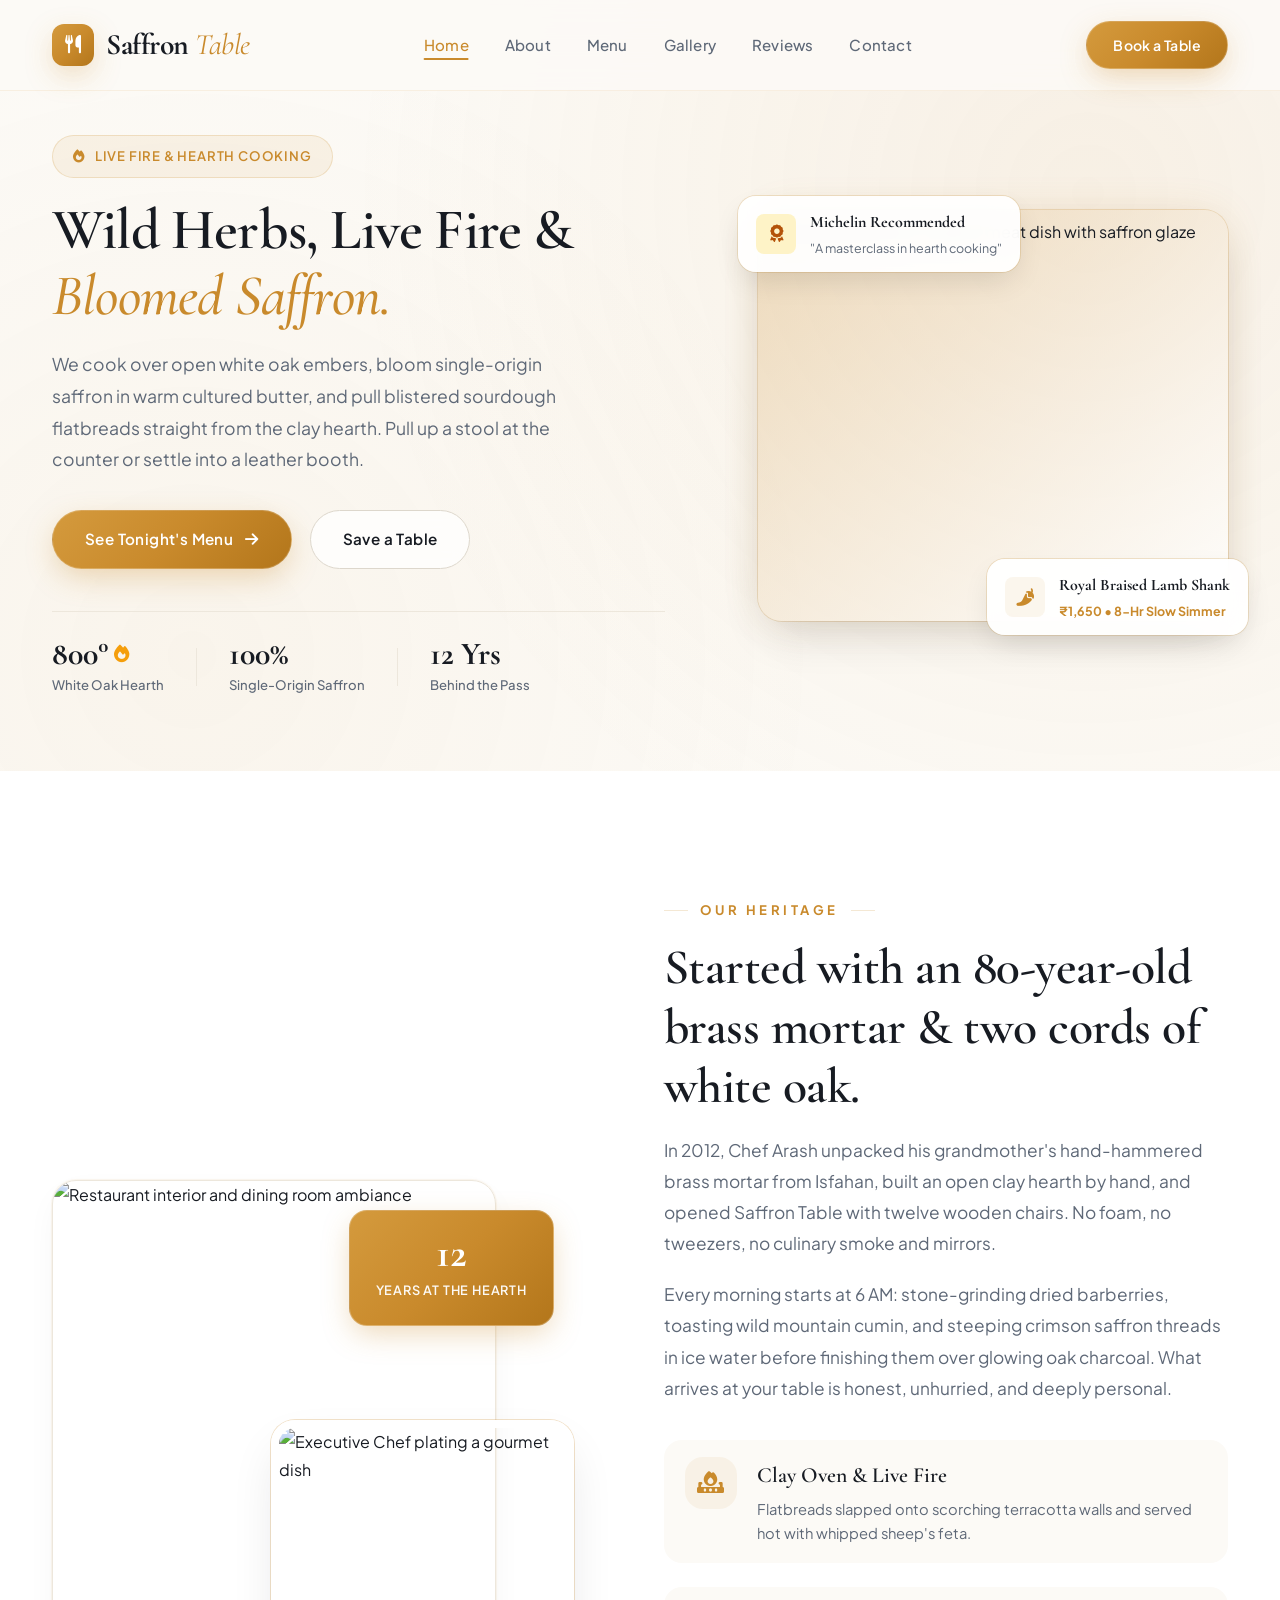
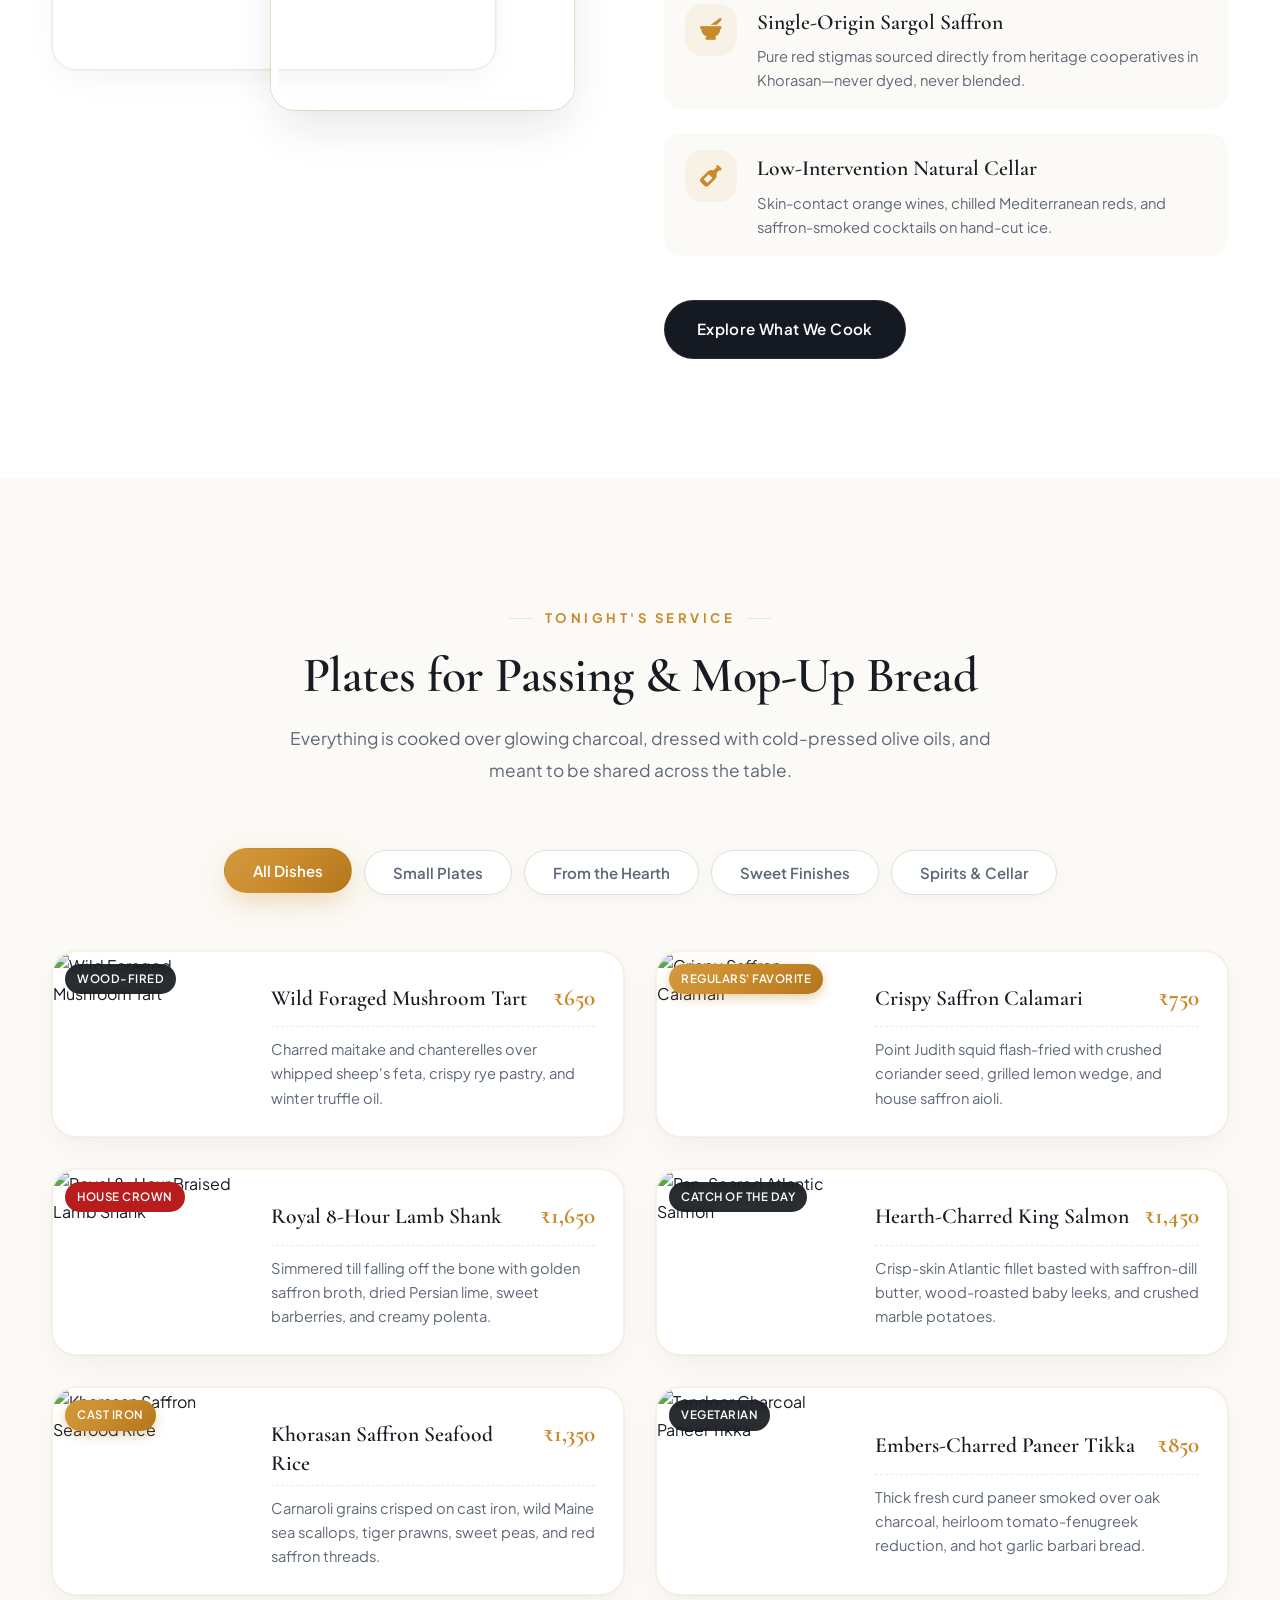
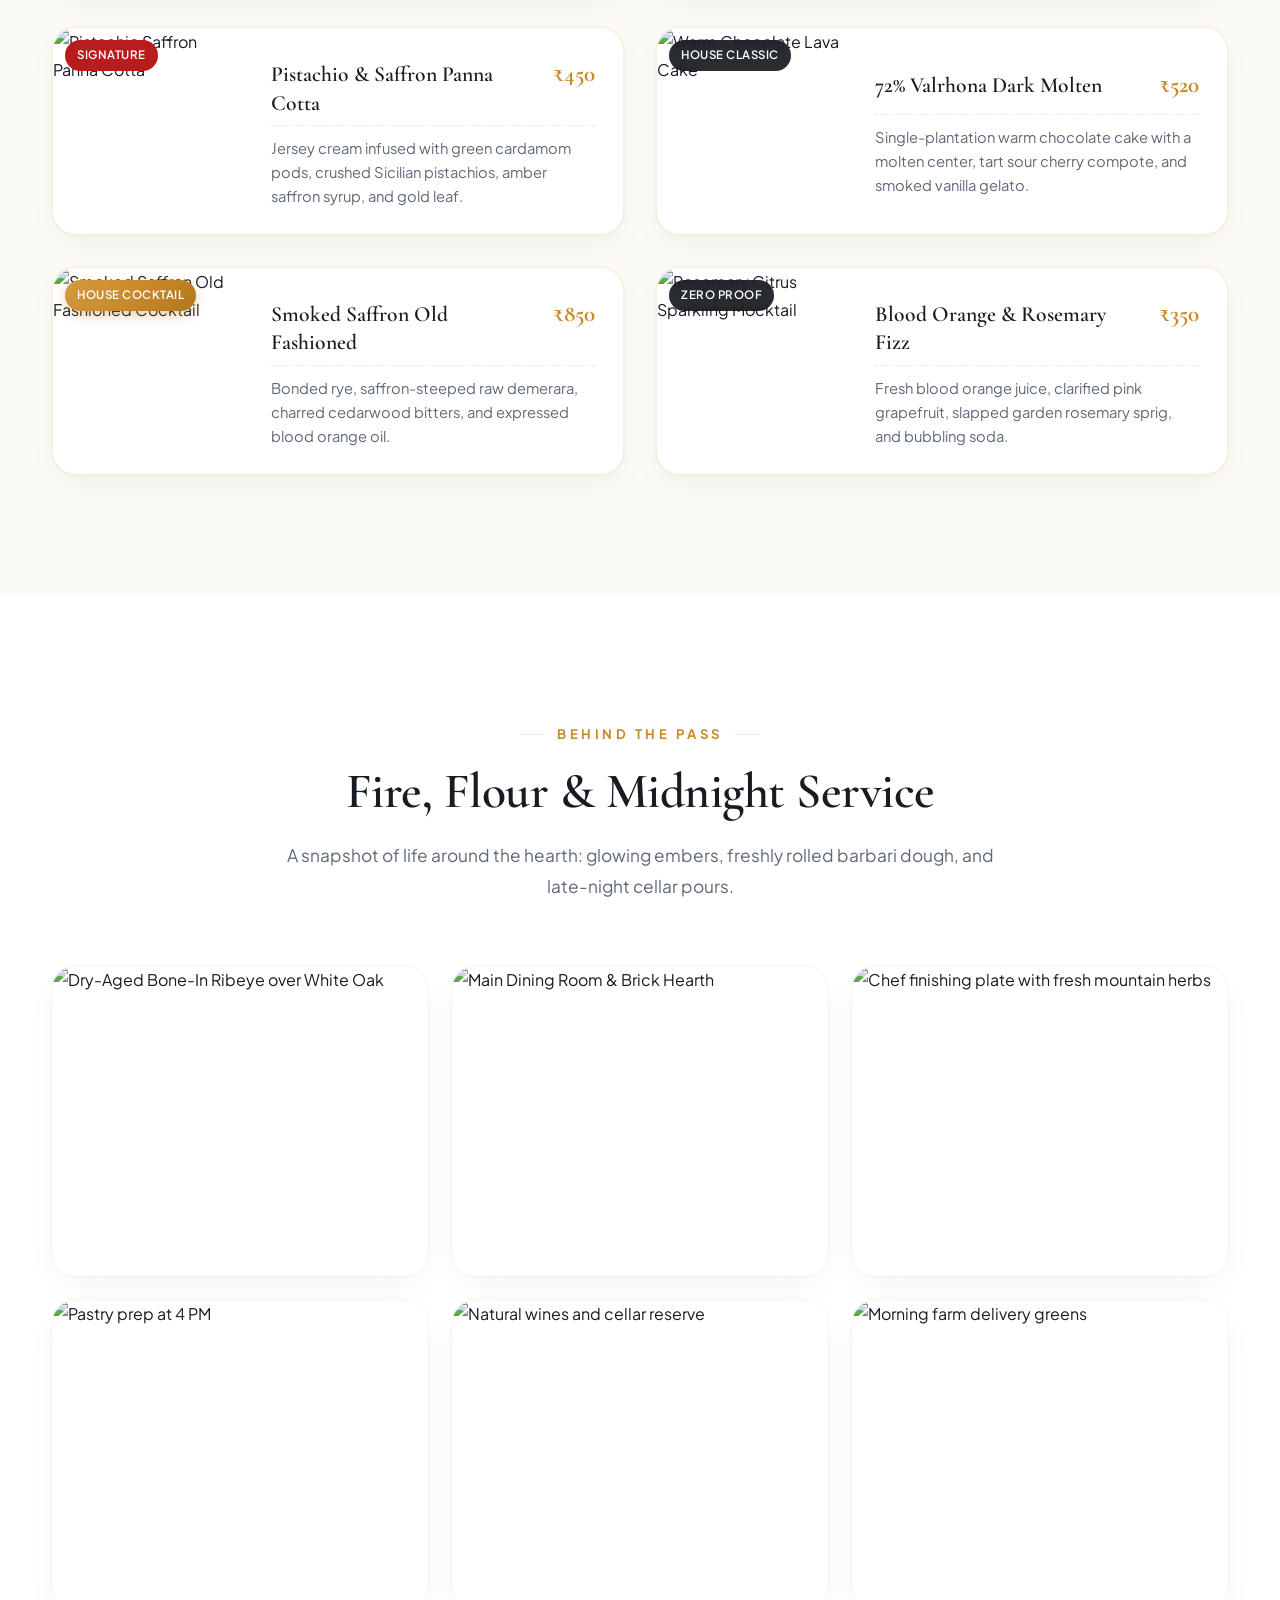
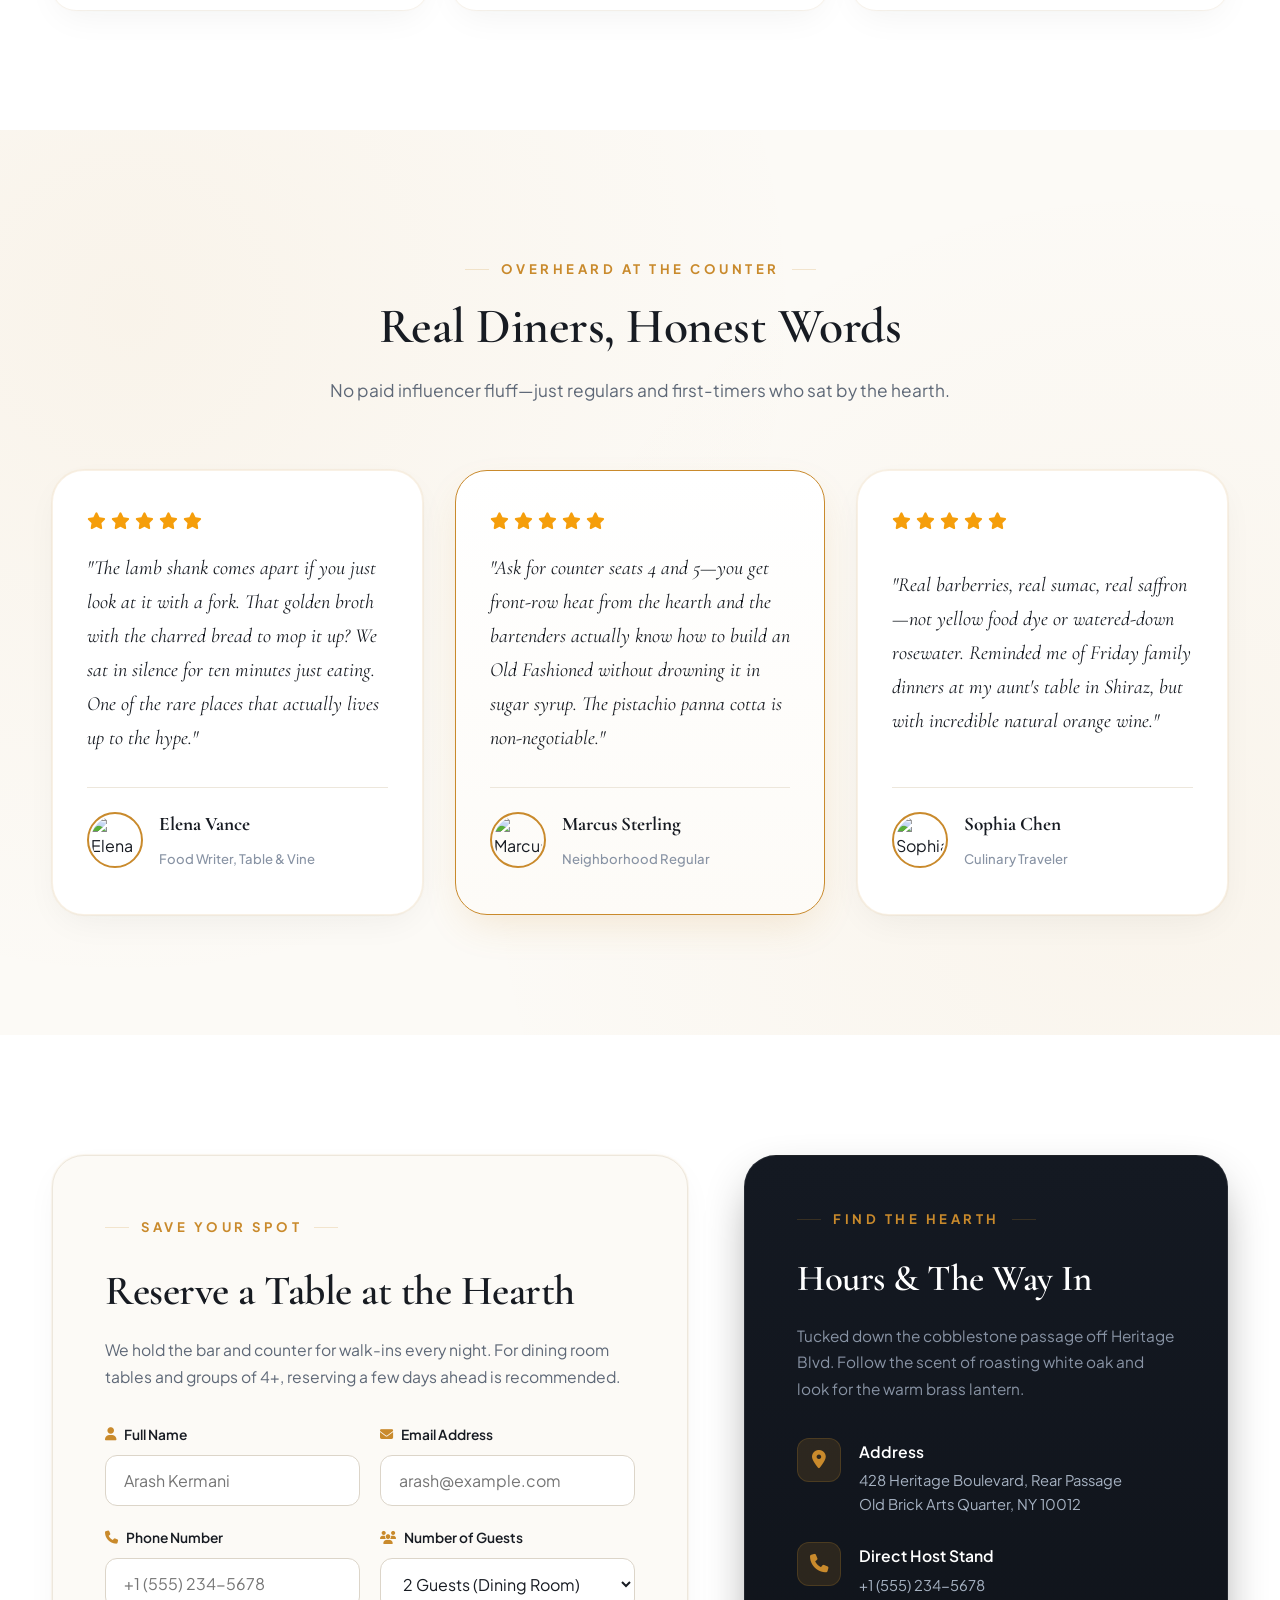
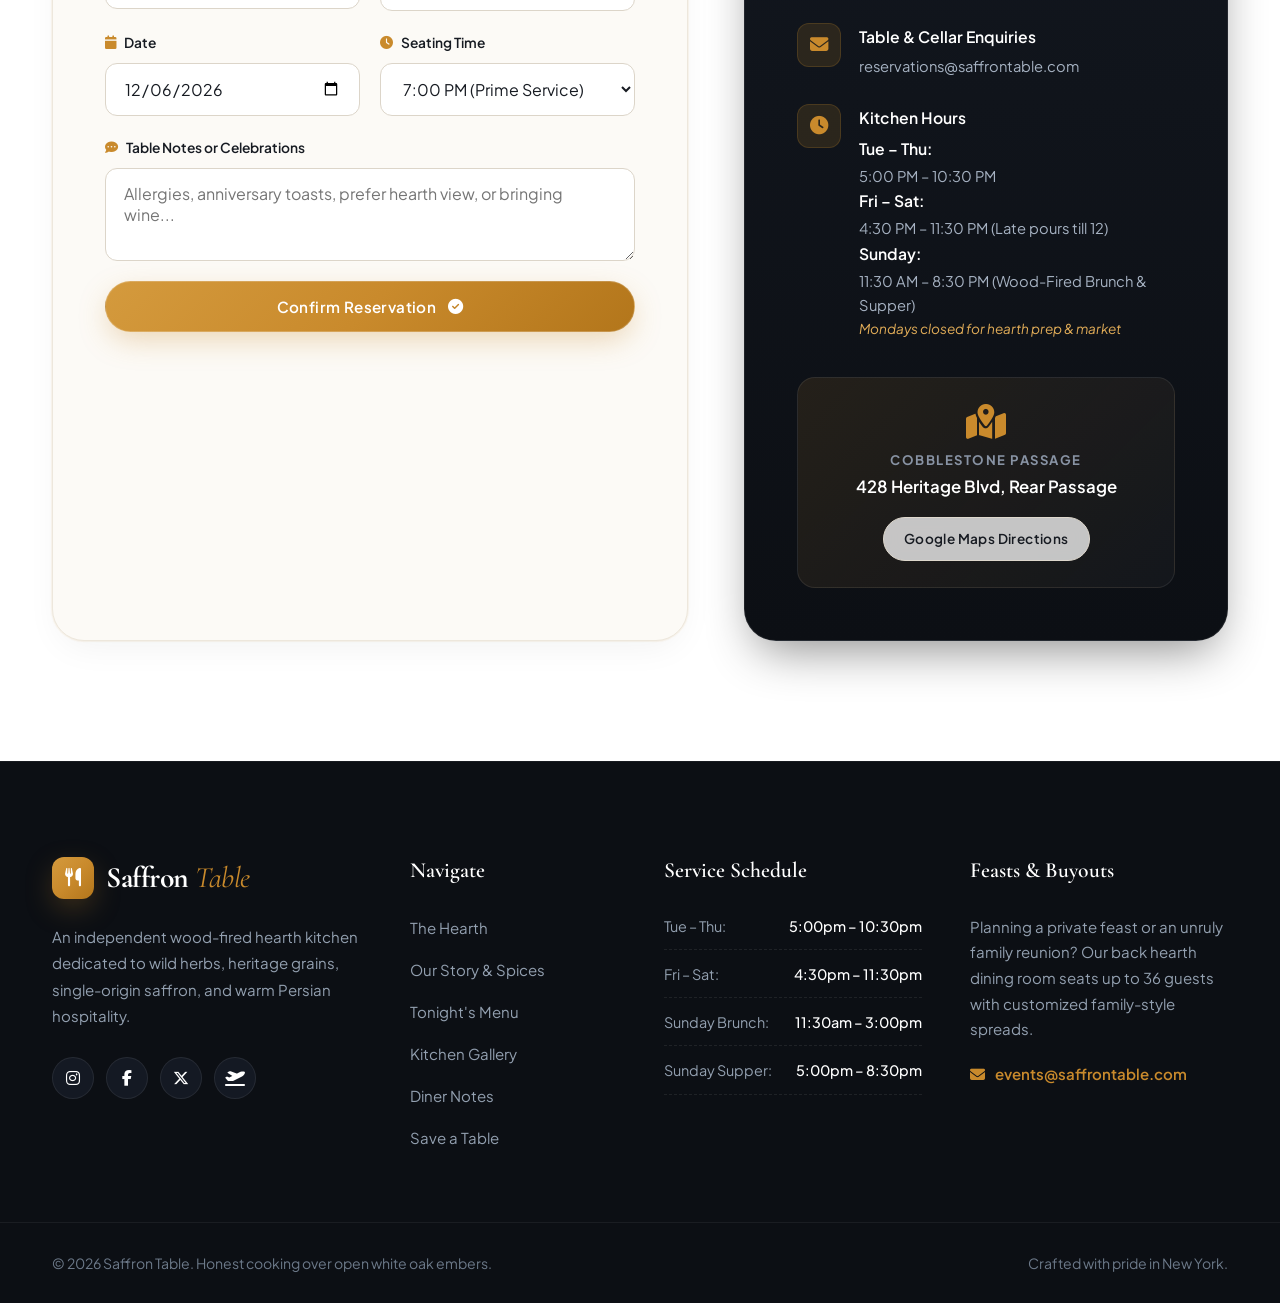
==== commit b5505ac9: "Add 6 separate pages: About, Menu, Gallery, Reviews, Contact + pages.css + update index.html nav lin" ====
--- a/index.html
+++ b/index.html
@@ -32,19 +32,19 @@
       <!-- Desktop & Mobile Navigation Links -->
       <nav class="navbar" id="navbar">
         <ul class="nav-list">
-          <li class="nav-item"><a href="#home" class="nav-link active">Home</a></li>
-          <li class="nav-item"><a href="#about" class="nav-link">About</a></li>
-          <li class="nav-item"><a href="#menu" class="nav-link">Menu</a></li>
-          <li class="nav-item"><a href="#gallery" class="nav-link">Gallery</a></li>
-          <li class="nav-item"><a href="#reviews" class="nav-link">Reviews</a></li>
-          <li class="nav-item"><a href="#contact" class="nav-link">Contact</a></li>
+          <li class="nav-item"><a href="index.html" class="nav-link active">Home</a></li>
+          <li class="nav-item"><a href="about.html" class="nav-link">About</a></li>
+          <li class="nav-item"><a href="menu.html" class="nav-link">Menu</a></li>
+          <li class="nav-item"><a href="gallery.html" class="nav-link">Gallery</a></li>
+          <li class="nav-item"><a href="reviews.html" class="nav-link">Reviews</a></li>
+          <li class="nav-item"><a href="contact.html" class="nav-link">Contact</a></li>
         </ul>
-        <a href="#reservation" class="btn btn-primary nav-cta mobile-only">Book a Table</a>
+        <a href="contact.html" class="btn btn-primary nav-cta mobile-only">Book a Table</a>
       </nav>
 
       <!-- Right Header Actions -->
       <div class="nav-actions">
-        <a href="#reservation" class="btn btn-primary nav-cta desktop-only">Book a Table</a>
+        <a href="contact.html" class="btn btn-primary nav-cta desktop-only">Book a Table</a>
         <!-- Hamburger Menu Button for Mobile/Tablet -->
         <button class="menu-toggle" id="menu-toggle" aria-label="Toggle Navigation Menu">
           <i class="fa-solid fa-bars"></i>
@@ -678,12 +678,12 @@
       <div class="footer-col">
         <h4 class="footer-heading">Navigate</h4>
         <ul class="footer-links">
-          <li><a href="#home">The Hearth</a></li>
-          <li><a href="#about">Our Story &amp; Spices</a></li>
-          <li><a href="#menu">Tonight's Menu</a></li>
-          <li><a href="#gallery">Kitchen Gallery</a></li>
-          <li><a href="#reviews">Diner Notes</a></li>
-          <li><a href="#reservation">Save a Table</a></li>
+          <li><a href="index.html">The Hearth</a></li>
+          <li><a href="about.html">Our Story & Spices</a></li>
+          <li><a href="menu.html">Tonight's Menu</a></li>
+          <li><a href="gallery.html">Kitchen Gallery</a></li>
+          <li><a href="reviews.html">Diner Notes</a></li>
+          <li><a href="contact.html">Save a Table</a></li>
         </ul>
       </div>
 
